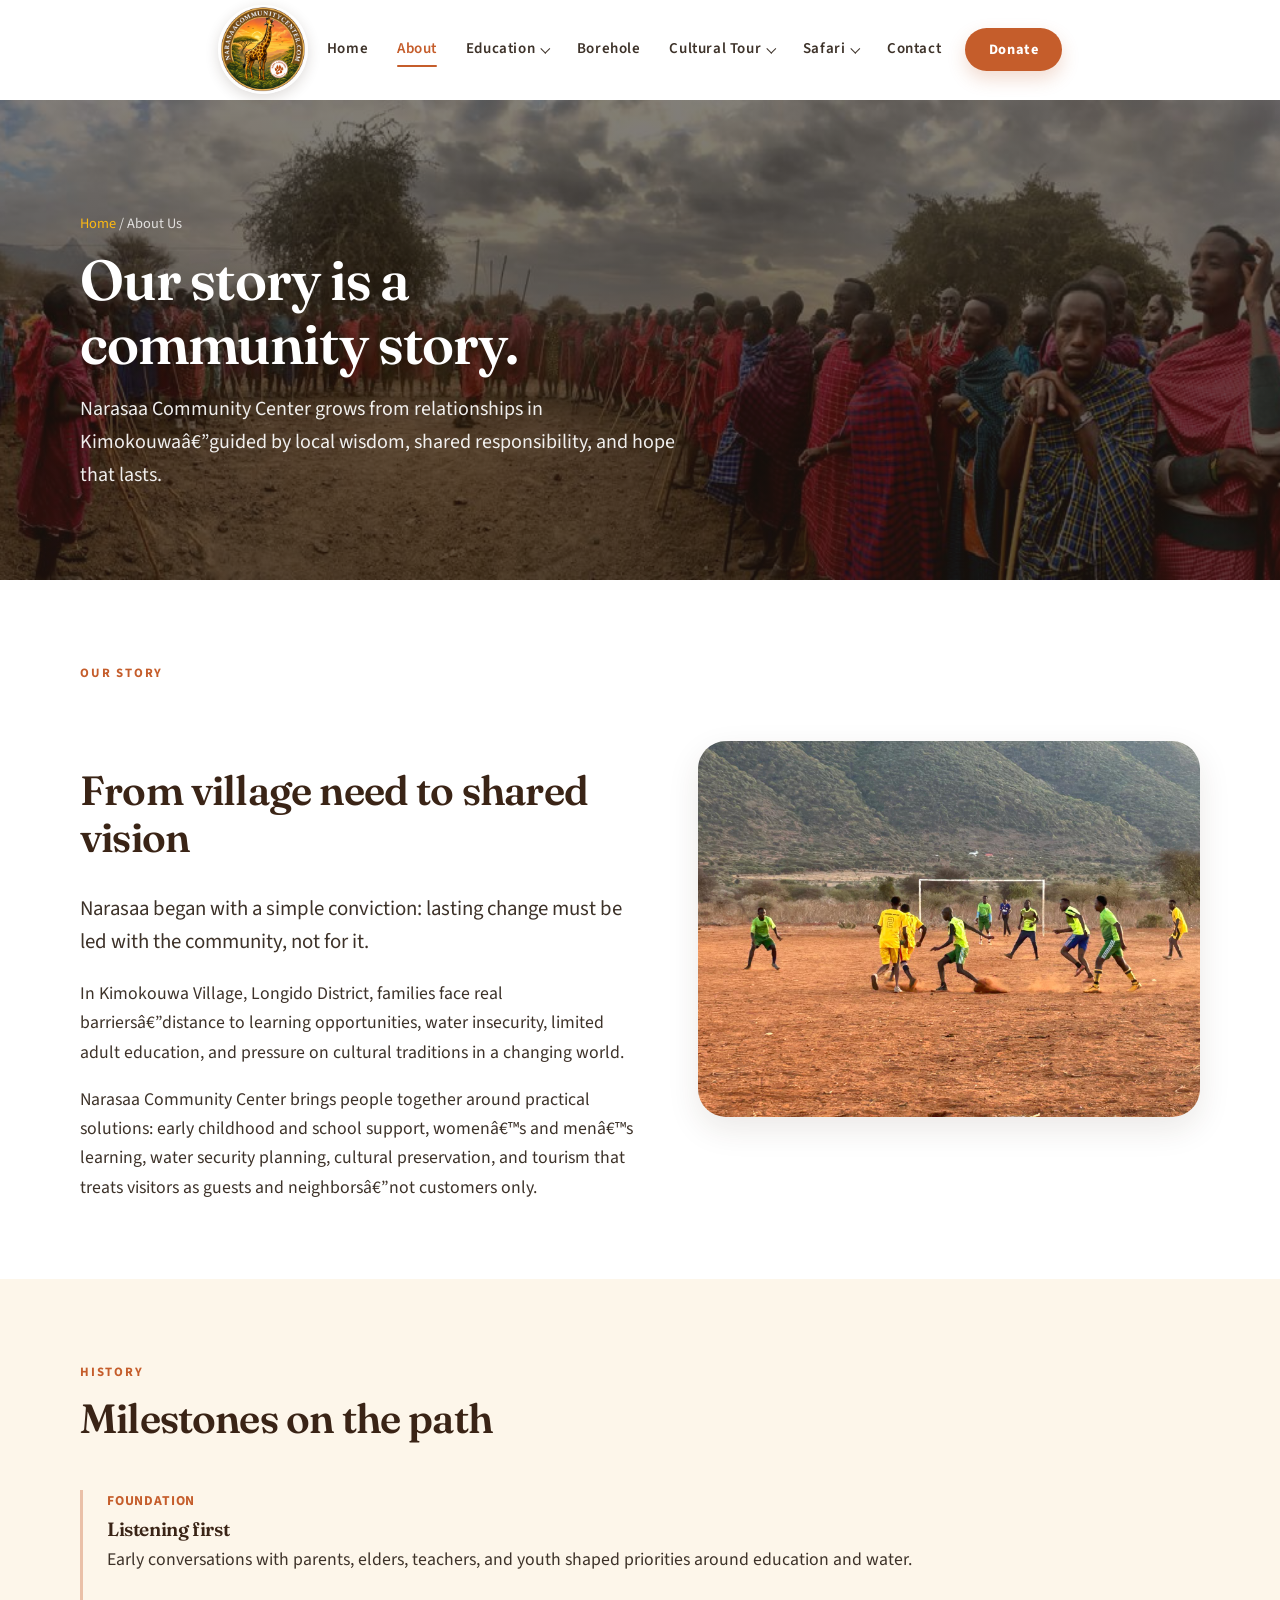
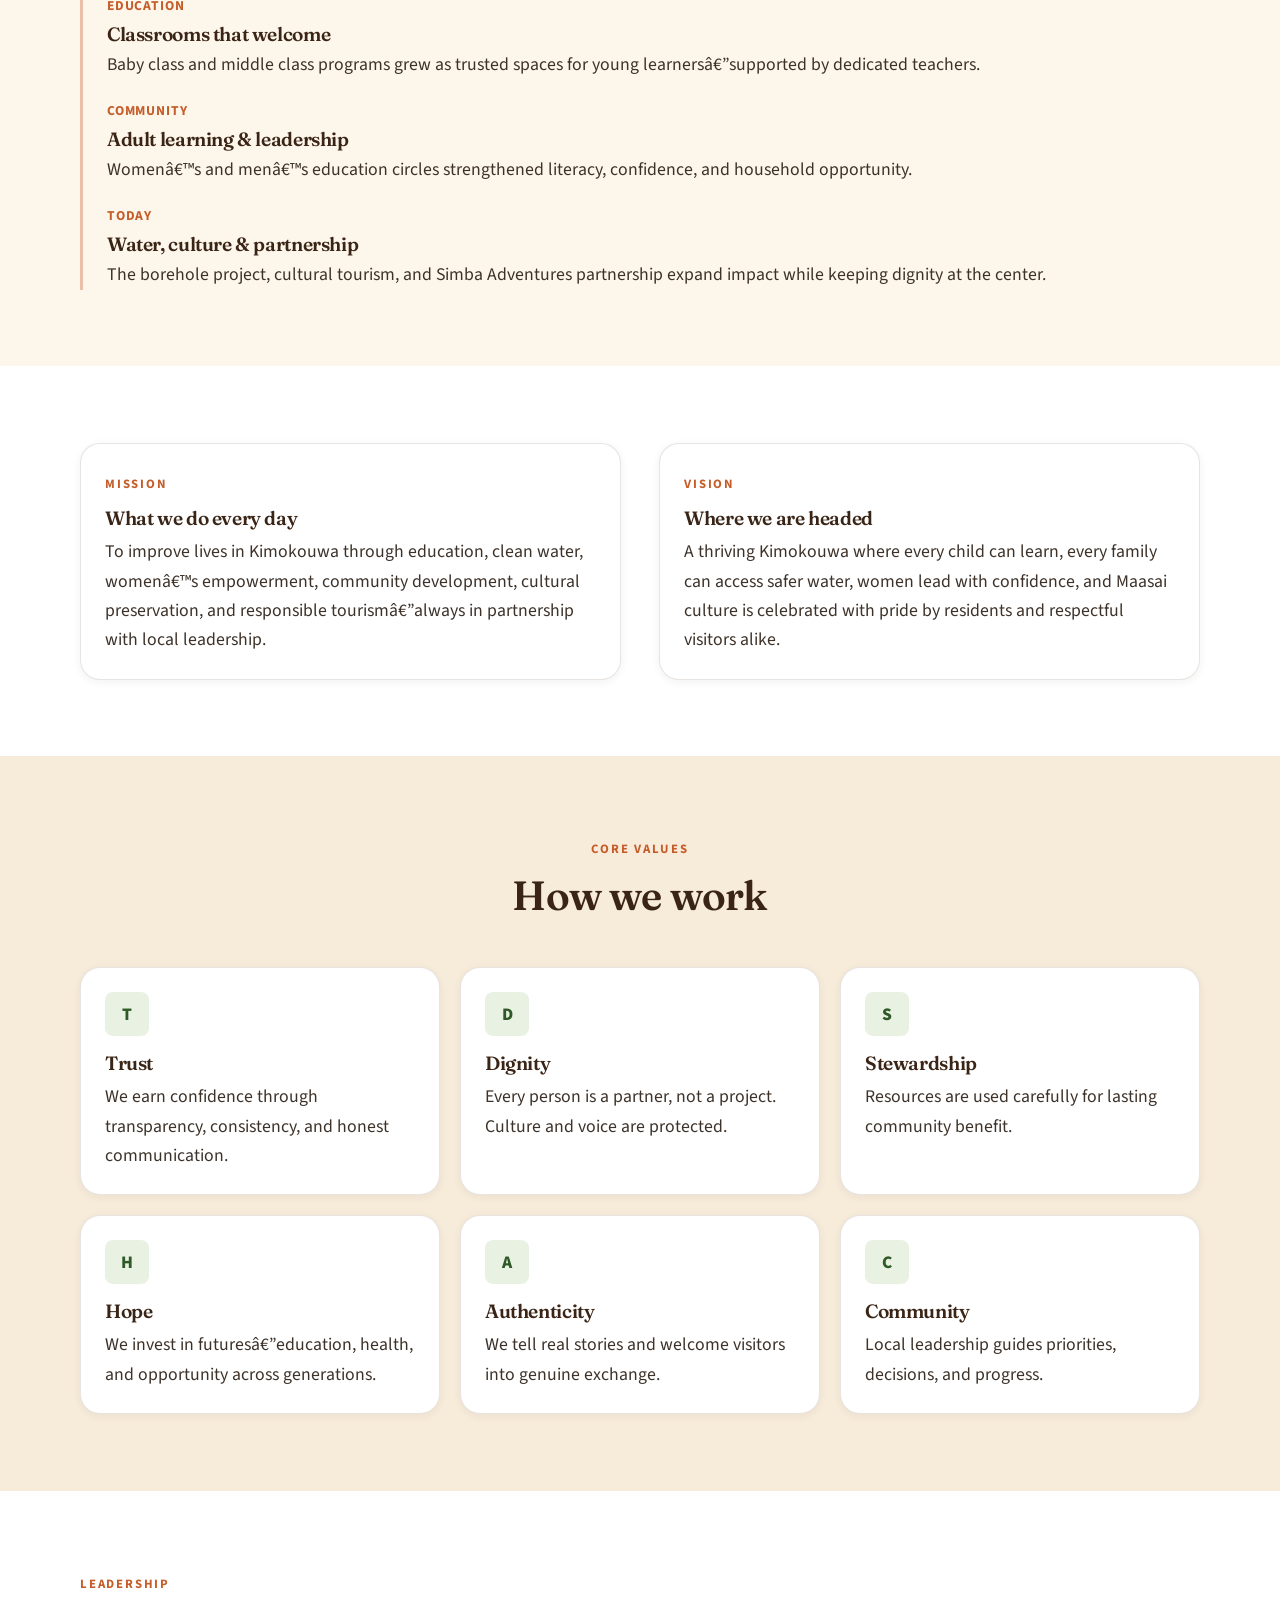
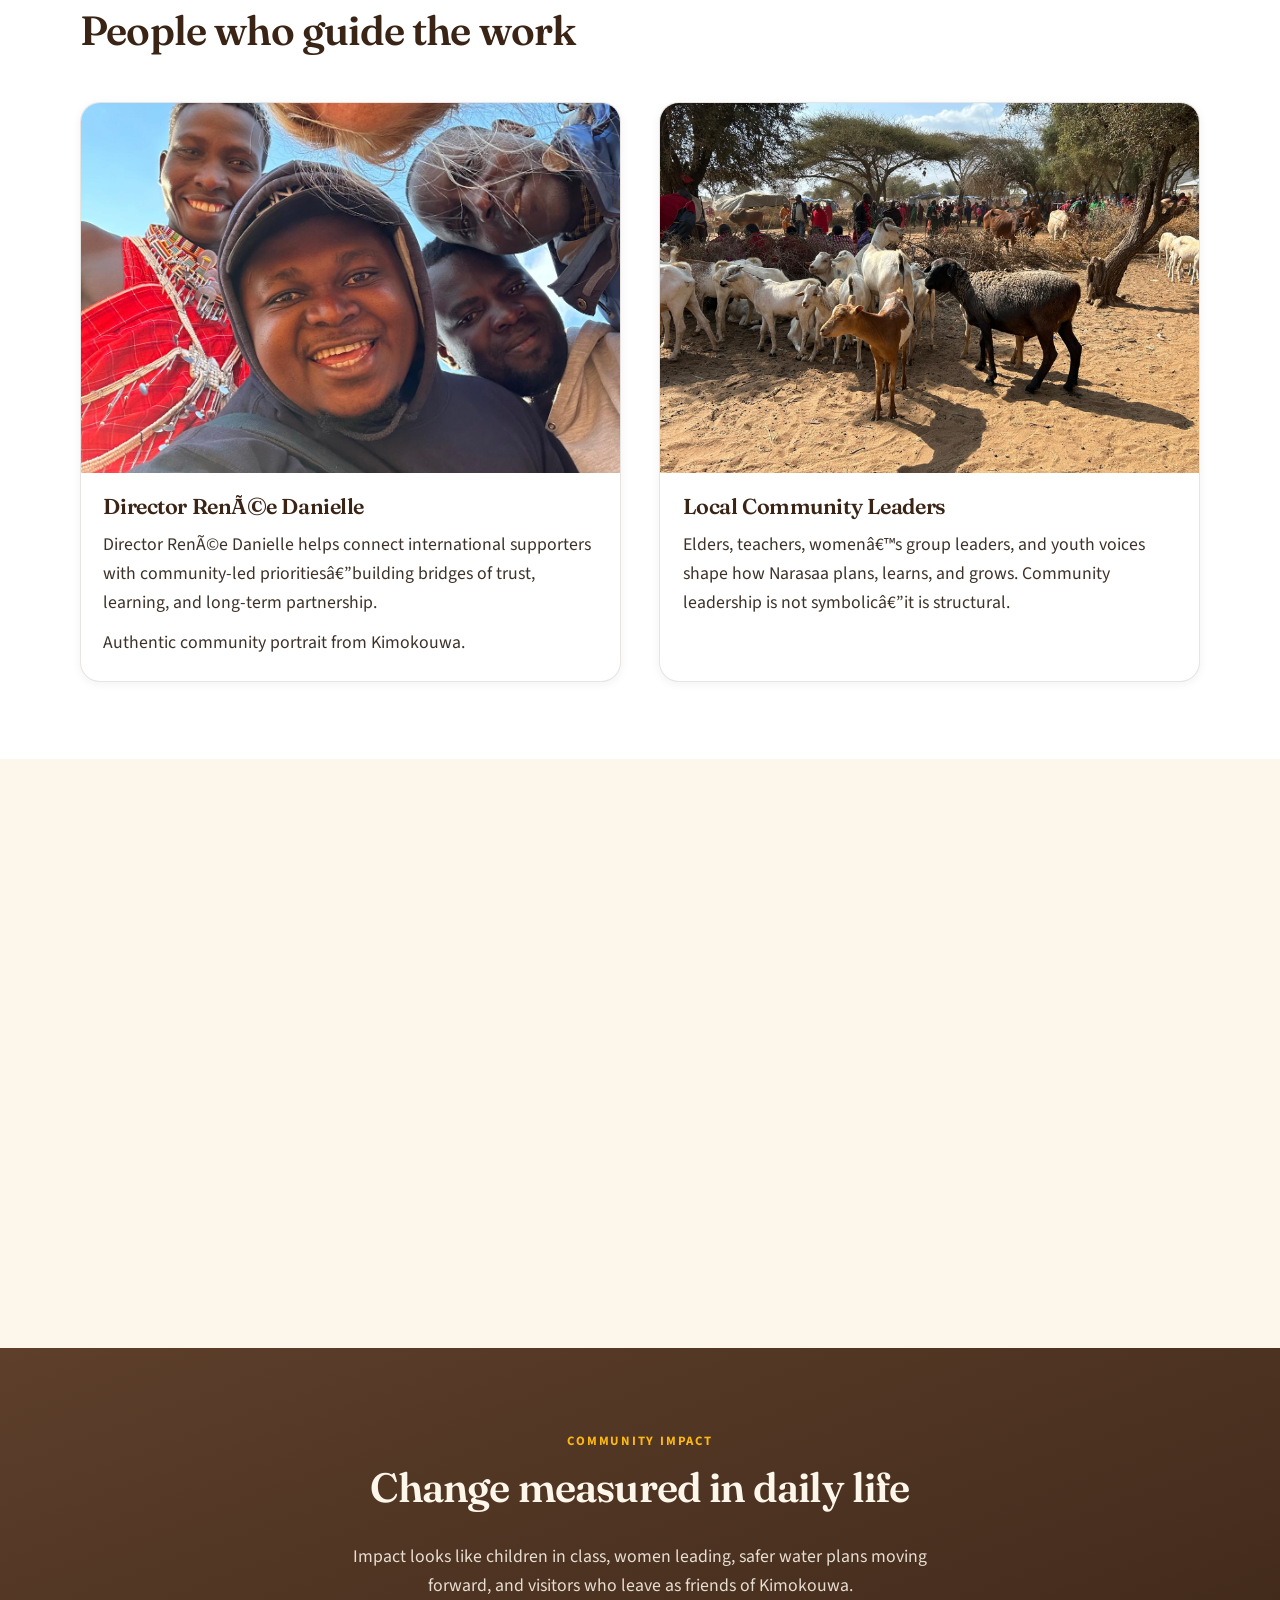
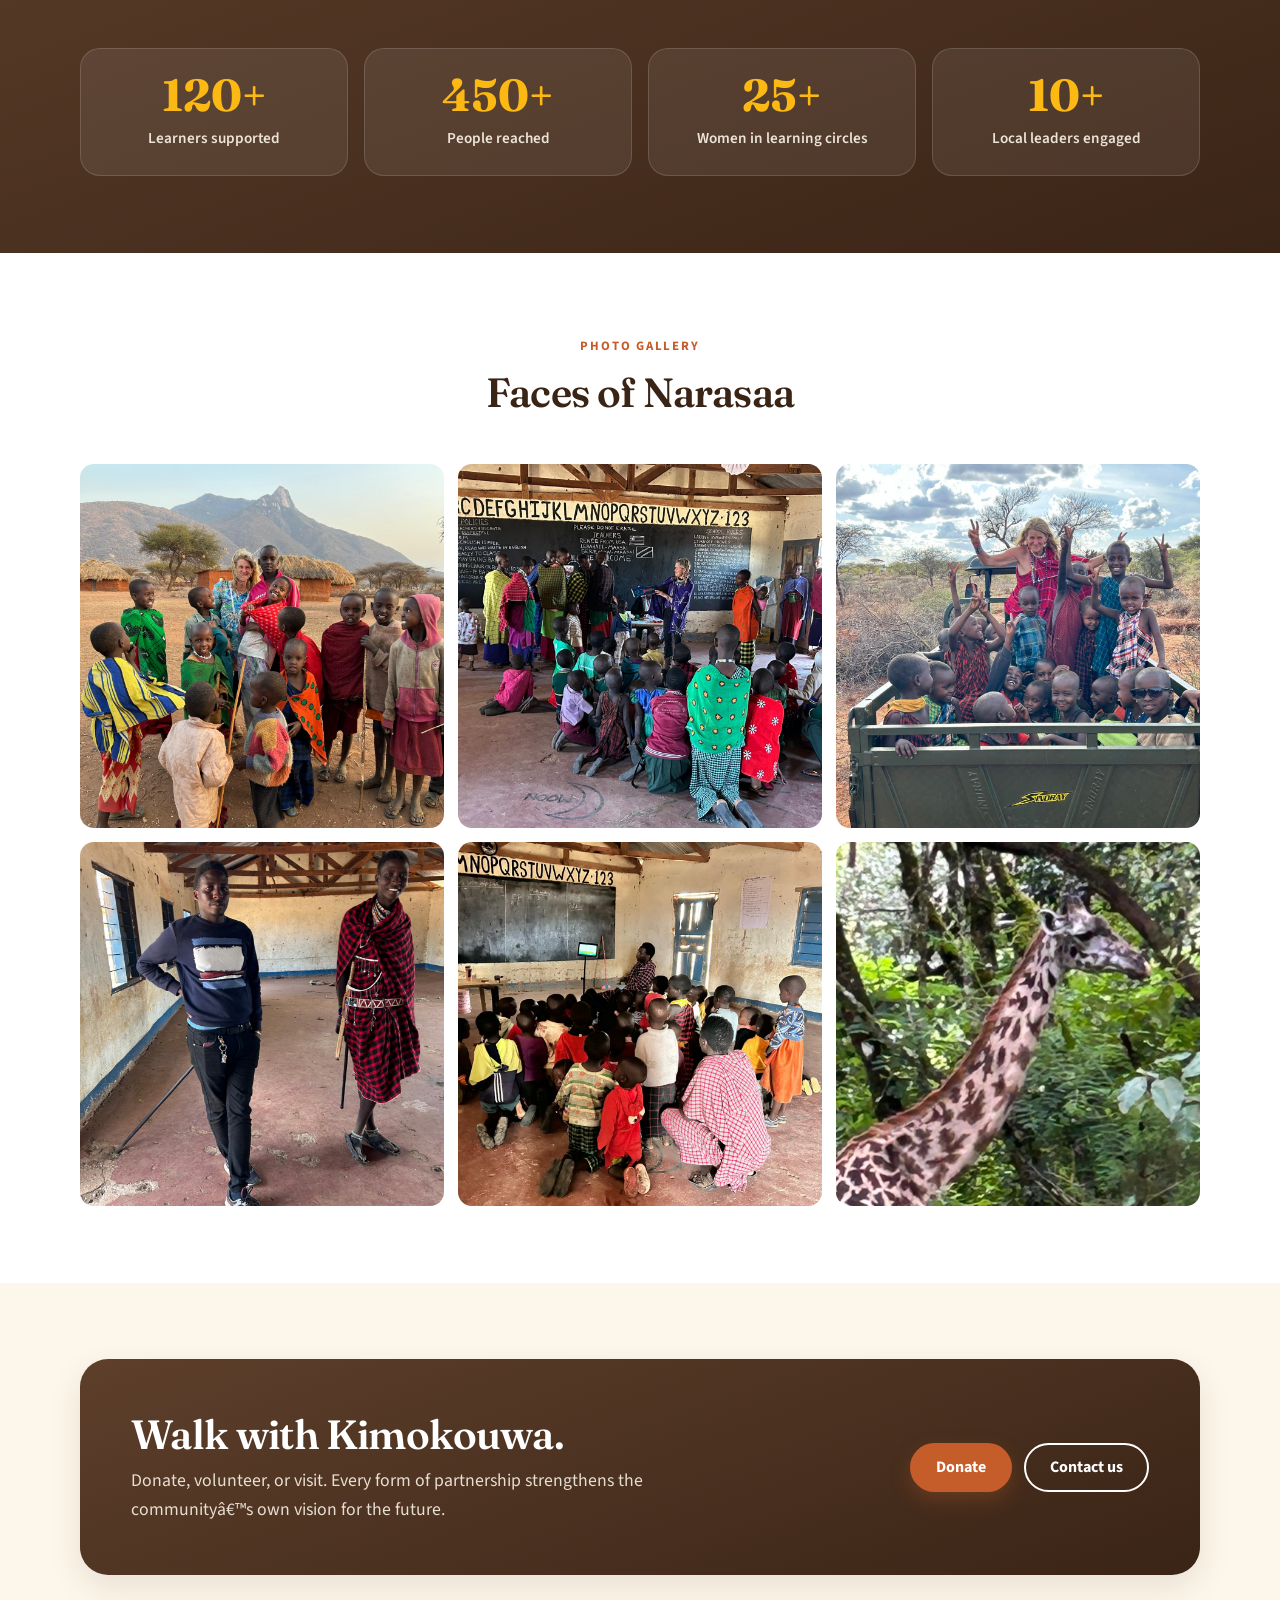
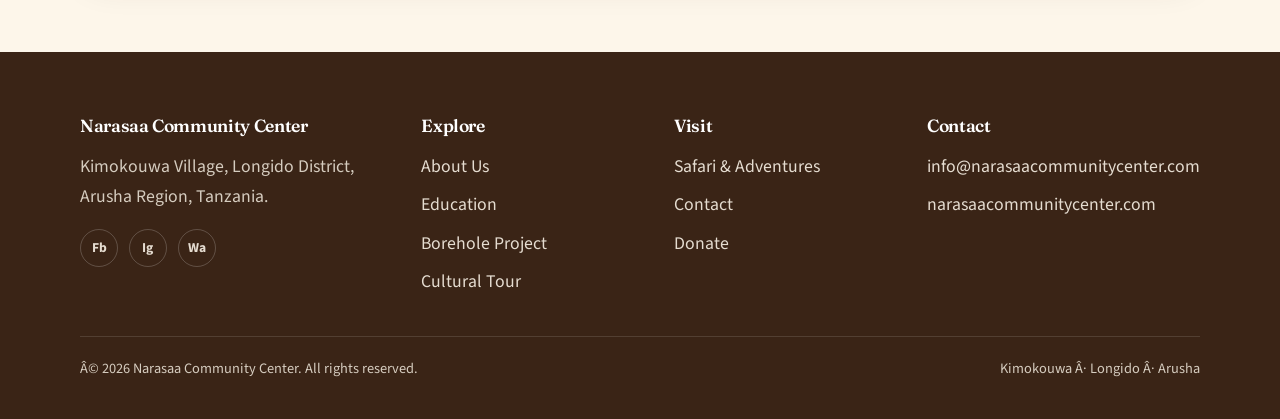
==== about.html @ b0f791e4 "Initial commit" ====
<!DOCTYPE html>
<html lang="en">
<head>
  <meta charset="UTF-8">
  <meta name="viewport" content="width=device-width, initial-scale=1">
  <title>About Us | Narasaa Community Center â€” Story, Mission &amp; Leadership</title>
  <meta name="description" content="Learn the story of Narasaa Community Center in Kimokouwa, Tanzaniaâ€”our mission, vision, values, leadership, and community impact.">
  <meta name="keywords" content="About Narasaa, Kimokouwa NGO, RenÃ©e Danielle, Maasai community leadership, Longido Tanzania">
  <link rel="canonical" href="https://narasaacommunitycenter.com/about.html">
  <meta property="og:title" content="About Narasaa Community Center">
  <meta property="og:description" content="Our story, mission, leadership, and future goals in Kimokouwa Village, Tanzania.">
  <meta property="og:type" content="website">
  <meta property="og:url" content="https://narasaacommunitycenter.com/about.html">
  <meta property="og:image" content="assets/logo-narasaa.png">
  <link rel="icon" type="image/png" href="assets/logo-narasaa.png">
  <link rel="preconnect" href="https://fonts.googleapis.com">
  <link rel="preconnect" href="https://fonts.gstatic.com" crossorigin>
  <link href="https://fonts.googleapis.com/css2?family=Fraunces:opsz,wght@9..144,500;600;700&family=Source+Sans+3:wght@400;600;700&display=swap" rel="stylesheet">
  <link rel="stylesheet" href="css/style.css">
  <link rel="stylesheet" href="css/responsive.css">
  <link rel="stylesheet" href="css/animations.css">
  <script type="application/ld+json">
  {
    "@context": "https://schema.org",
    "@type": "AboutPage",
    "name": "About Narasaa Community Center",
    "url": "https://narasaacommunitycenter.com/about.html",
    "mainEntity": {
      "@type": "NGO",
      "name": "Narasaa Community Center",
      "foundingLocation": "Kimokouwa Village, Tanzania"
    }
  }
  </script>
</head>
<body>
  <a class="skip-link" href="#main">Skip to main content</a>
    <header class="site-header">
    <nav class="nav" aria-label="Primary">
      <a class="nav__brand" href="index.html" aria-label="Narasaa Community Center home">
        <img class="nav__logo" src="assets/logo-narasaa.png" width="120" height="120" alt="Narasaa Community Center logo">
      </a>

      <button class="nav__toggle" type="button" aria-expanded="false" aria-controls="primary-menu" aria-label="Open menu">
        <span></span><span></span><span></span>
      </button>

      <div class="nav__backdrop" aria-hidden="true"></div>

      <div class="nav__panel" id="primary-menu">
        <ul class="nav__menu">
          <li class="nav__item">
            <a class="nav__link" href="index.html">Home</a>
          </li>
          <li class="nav__item">
            <a class="nav__link" href="about.html">About</a>
          </li>
          <li class="nav__item nav__item--has-mega">
            <a class="nav__link" href="education.html">Education <span class="nav__caret" aria-hidden="true"></span></a>
            <button class="nav__subtoggle" type="button" aria-expanded="false" aria-label="Toggle Education menu"></button>
            <div class="nav__mega" role="region" aria-label="Education menu">
              <div class="nav__mega-inner">
                <div class="nav__mega-col">
                  <h4>Programs</h4>
                  <ul class="nav__mega-list">
                    <li><a href="education.html#baby-class">Baby Class</a></li>
                    <li><a href="education.html#middle-class">Middle Class</a></li>
                    <li><a href="education.html#primary">Primary Students</a></li>
                    <li><a href="education.html#mens-education">Men's Education</a></li>
                  </ul>
                </div>
                <div class="nav__mega-col">
                  <h4>Community Learning</h4>
                  <ul class="nav__mega-list">
                    <li><a href="education.html#womens-education">Women's Education</a></li>
                    <li><a href="education.html#teachers">Teachers</a></li>
                    <li><a href="education.html#help">How You Can Help</a></li>
                    <li><a href="education.html">All Education</a></li>
                  </ul>
                  <a class="nav__mega-cta" href="contact.html#donate">Support education â†’</a>
                </div>
              </div>
            </div>
          </li>
          <li class="nav__item">
            <a class="nav__link" href="borehole.html">Borehole</a>
          </li>
          <li class="nav__item nav__item--has-mega">
            <a class="nav__link" href="cultural-tour.html">Cultural Tour <span class="nav__caret" aria-hidden="true"></span></a>
            <button class="nav__subtoggle" type="button" aria-expanded="false" aria-label="Toggle Cultural Tour menu"></button>
            <div class="nav__mega" role="region" aria-label="Cultural Tour menu">
              <div class="nav__mega-inner">
                <div class="nav__mega-col">
                  <h4>Experience</h4>
                  <ul class="nav__mega-list">
                    <li><a href="cultural-tour.html#experience">Village Experience</a></li>
                    <li><a href="cultural-tour.html#projects">Community Projects</a></li>
                    <li><a href="cultural-tour.html#visitor-info">Visitor Information</a></li>
                    <li><a href="cultural-tour.html#booking">Book Your Visit</a></li>
                  </ul>
                </div>
                <div class="nav__mega-col">
                  <h4>Travel With Purpose</h4>
                  <ul class="nav__mega-list">
                    <li><a href="cultural-tour.html">Karibu Sana Kimokouwa</a></li>
                    <li><a href="safari.html">Safari &amp; Adventures</a></li>
                    <li><a href="contact.html">Plan With Us</a></li>
                  </ul>
                  <a class="nav__mega-cta" href="cultural-tour.html#booking">Request booking â†’</a>
                </div>
              </div>
            </div>
          </li>
          <li class="nav__item nav__item--has-mega nav__item--mega-wide">
            <a class="nav__link" href="safari.html">Safari <span class="nav__caret" aria-hidden="true"></span></a>
            <button class="nav__subtoggle" type="button" aria-expanded="false" aria-label="Toggle Safari menu"></button>
            <div class="nav__mega" role="region" aria-label="Safari menu">
              <div class="nav__mega-inner">
                <div class="nav__mega-col">
                  <h4>Safari Styles</h4>
                  <ul class="nav__mega-list">
                    <li><a href="safari.html#categories">Luxury Safari</a></li>
                    <li><a href="safari.html#categories">Budget Safari</a></li>
                    <li><a href="safari.html#categories">Family Safari</a></li>
                    <li><a href="safari.html#partnership">Simba Adventures</a></li>
                  </ul>
                </div>
                <div class="nav__mega-col">
                  <h4>Destinations</h4>
                  <ul class="nav__mega-list">
                    <li><a href="safari.html#destinations">Serengeti National Park</a></li>
                    <li><a href="safari.html#destinations">Ngorongoro Crater</a></li>
                    <li><a href="safari.html#destinations">Tarangire &amp; Manyara</a></li>
                    <li><a href="safari.html#destinations">Kilimanjaro &amp; Zanzibar</a></li>
                  </ul>
                </div>
                <div class="nav__mega-col">
                  <h4>Plan Ahead</h4>
                  <ul class="nav__mega-list">
                    <li><a href="safari.html#book">Book Your Safari</a></li>
                    <li><a href="cultural-tour.html">Add Cultural Tour</a></li>
                    <li><a href="contact.html">Contact Narasaa</a></li>
                  </ul>
                  <a class="nav__mega-cta" href="safari.html#book">Book with Simba â†’</a>
                </div>
              </div>
            </div>
          </li>
          <li class="nav__item">
            <a class="nav__link" href="contact.html">Contact</a>
          </li>
          <li class="nav__item nav__item--cta">
            <a class="btn btn--primary nav__cta" href="contact.html#donate">Donate</a>
          </li>
        </ul>
      </div>
    </nav>
  </header>

  <main id="main">
    <section class="hero hero--compact">
      <div class="hero__media">
        <img src="images/photo-015.jpg" alt="Wide rural landscape near a Tanzanian village community" width="1800" height="1000" fetchpriority="high">
      </div>
      <div class="hero__overlay" aria-hidden="true"></div>
      <div class="hero__content">
        <p class="breadcrumb"><a href="index.html">Home</a> / About Us</p>
        <h1>Our story is a community story.</h1>
        <p class="hero__text">Narasaa Community Center grows from relationships in Kimokouwaâ€”guided by local wisdom, shared responsibility, and hope that lasts.</p>
      </div>
    </section>

    <section class="section section--white" id="story">
      <div class="container split">
        <div class="prose reveal">
          <p class="section__eyebrow">Our Story</p>
          <h2>From village need to shared vision</h2>
          <p class="lead">Narasaa began with a simple conviction: lasting change must be led with the community, not for it.</p>
          <p>In Kimokouwa Village, Longido District, families face real barriersâ€”distance to learning opportunities, water insecurity, limited adult education, and pressure on cultural traditions in a changing world.</p>
          <p>Narasaa Community Center brings people together around practical solutions: early childhood and school support, womenâ€™s and menâ€™s learning, water security planning, cultural preservation, and tourism that treats visitors as guests and neighborsâ€”not customers only.</p>
        </div>
        <div class="split__media reveal reveal-delay-2">
          <img src="images/photo-084.jpg" alt="Community members collaborating on a local initiative" width="1200" height="900" loading="lazy">
        </div>
      </div>
    </section>

    <section class="section section--cream" id="history">
      <div class="container">
        <div class="section__header reveal">
          <p class="section__eyebrow">History</p>
          <h2>Milestones on the path</h2>
        </div>
        <div class="timeline reveal">
          <div class="timeline__item">
            <strong>Foundation</strong>
            <h3>Listening first</h3>
            <p>Early conversations with parents, elders, teachers, and youth shaped priorities around education and water.</p>
          </div>
          <div class="timeline__item">
            <strong>Education</strong>
            <h3>Classrooms that welcome</h3>
            <p>Baby class and middle class programs grew as trusted spaces for young learnersâ€”supported by dedicated teachers.</p>
          </div>
          <div class="timeline__item">
            <strong>Community</strong>
            <h3>Adult learning &amp; leadership</h3>
            <p>Womenâ€™s and menâ€™s education circles strengthened literacy, confidence, and household opportunity.</p>
          </div>
          <div class="timeline__item">
            <strong>Today</strong>
            <h3>Water, culture &amp; partnership</h3>
            <p>The borehole project, cultural tourism, and Simba Adventures partnership expand impact while keeping dignity at the center.</p>
          </div>
        </div>
      </div>
    </section>

    <section class="section section--white" id="mission-vision">
      <div class="container grid-2">
        <article class="value reveal">
          <p class="section__eyebrow">Mission</p>
          <h3>What we do every day</h3>
          <p>To improve lives in Kimokouwa through education, clean water, womenâ€™s empowerment, community development, cultural preservation, and responsible tourismâ€”always in partnership with local leadership.</p>
        </article>
        <article class="value reveal reveal-delay-1">
          <p class="section__eyebrow">Vision</p>
          <h3>Where we are headed</h3>
          <p>A thriving Kimokouwa where every child can learn, every family can access safer water, women lead with confidence, and Maasai culture is celebrated with pride by residents and respectful visitors alike.</p>
        </article>
      </div>
    </section>

    <section class="section section--sand" id="values">
      <div class="container">
        <div class="section__header section__header--center reveal">
          <p class="section__eyebrow">Core Values</p>
          <h2>How we work</h2>
        </div>
        <div class="values">
          <article class="value reveal"><div class="value__icon" aria-hidden="true">T</div><h3>Trust</h3><p>We earn confidence through transparency, consistency, and honest communication.</p></article>
          <article class="value reveal reveal-delay-1"><div class="value__icon" aria-hidden="true">D</div><h3>Dignity</h3><p>Every person is a partner, not a project. Culture and voice are protected.</p></article>
          <article class="value reveal reveal-delay-2"><div class="value__icon" aria-hidden="true">S</div><h3>Stewardship</h3><p>Resources are used carefully for lasting community benefit.</p></article>
          <article class="value reveal"><div class="value__icon" aria-hidden="true">H</div><h3>Hope</h3><p>We invest in futuresâ€”education, health, and opportunity across generations.</p></article>
          <article class="value reveal reveal-delay-1"><div class="value__icon" aria-hidden="true">A</div><h3>Authenticity</h3><p>We tell real stories and welcome visitors into genuine exchange.</p></article>
          <article class="value reveal reveal-delay-2"><div class="value__icon" aria-hidden="true">C</div><h3>Community</h3><p>Local leadership guides priorities, decisions, and progress.</p></article>
        </div>
      </div>
    </section>

    <section class="section section--white" id="leadership">
      <div class="container">
        <div class="section__header reveal">
          <p class="section__eyebrow">Leadership</p>
          <h2>People who guide the work</h2>
        </div>
        <div class="grid-2">
          <article class="card reveal">
            <div class="card__media">
              <img src="images/photo-022.jpg" alt="Portrait placeholder for Director RenÃ©e Danielle â€” replace with authentic photo" width="1000" height="700" loading="lazy">
            </div>
            <div class="card__body">
              <h3>Director RenÃ©e Danielle</h3>
              <p>Director RenÃ©e Danielle helps connect international supporters with community-led prioritiesâ€”building bridges of trust, learning, and long-term partnership.</p>
              <p>Authentic community portrait from Kimokouwa.</p>
            </div>
          </article>
          <article class="card reveal reveal-delay-1">
            <div class="card__media">
              <img src="images/photo-012.jpg" alt="Local community leaders meeting outdoors" width="1000" height="700" loading="lazy">
            </div>
            <div class="card__body">
              <h3>Local Community Leaders</h3>
              <p>Elders, teachers, womenâ€™s group leaders, and youth voices shape how Narasaa plans, learns, and grows. Community leadership is not symbolicâ€”it is structural.</p>
            </div>
          </article>
        </div>
      </div>
    </section>

    <section class="section section--cream" id="goals">
      <div class="container split">
        <div class="reveal">
          <p class="section__eyebrow">Future Goals</p>
          <h2>What we are building next</h2>
          <ul class="icon-list">
            <li><span class="dot" aria-hidden="true"></span><span><strong>Expand education pathways</strong> for early learners and primary students.</span></li>
            <li><span class="dot" aria-hidden="true"></span><span><strong>Advance the borehole project</strong> so cleaner water supports health, school attendance, and livestock.</span></li>
            <li><span class="dot" aria-hidden="true"></span><span><strong>Grow womenâ€™s leadership</strong> through skills, literacy, and income opportunities.</span></li>
            <li><span class="dot" aria-hidden="true"></span><span><strong>Strengthen responsible tourism</strong> that returns fair value to Kimokouwa.</span></li>
          </ul>
          <div class="btn-group" style="margin-top:1.5rem">
            <a class="btn btn--primary" href="contact.html#donate">Support our goals</a>
            <a class="btn btn--outline-dark" href="borehole.html">Water project</a>
          </div>
        </div>
        <div class="split__media reveal reveal-delay-2">
          <img src="images/photo-088.jpg" alt="Hands collecting clean water representing future water security goals" width="1200" height="900" loading="lazy">
        </div>
      </div>
    </section>

    <section class="section section--brown" id="impact">
      <div class="container">
        <div class="section__header section__header--center reveal">
          <p class="section__eyebrow">Community Impact</p>
          <h2>Change measured in daily life</h2>
          <p>Impact looks like children in class, women leading, safer water plans moving forward, and visitors who leave as friends of Kimokouwa.</p>
        </div>
        <div class="stats reveal">
          <div class="stat"><div class="stat__number" data-counter="120" data-suffix="+">0</div><div class="stat__label">Learners supported</div></div>
          <div class="stat"><div class="stat__number" data-counter="450" data-suffix="+">0</div><div class="stat__label">People reached</div></div>
          <div class="stat"><div class="stat__number" data-counter="25" data-suffix="+">0</div><div class="stat__label">Women in learning circles</div></div>
          <div class="stat"><div class="stat__number" data-counter="10" data-suffix="+">0</div><div class="stat__label">Local leaders engaged</div></div>
        </div>
      </div>
    </section>

    <section class="section section--white" id="gallery">
      <div class="container">
        <div class="section__header section__header--center reveal">
          <p class="section__eyebrow">Photo Gallery</p>
          <h2>Faces of Narasaa</h2>
        </div>
        <div class="gallery-grid reveal">
          <button class="gallery-item" type="button" data-category="community"><img src="images/photo-008.jpg" alt="Children in community setting" width="800" height="800" loading="lazy"></button>
          <button class="gallery-item" type="button" data-category="community"><img src="images/photo-027.jpg" alt="Young learner during program activities" width="800" height="800" loading="lazy"></button>
          <button class="gallery-item" type="button" data-category="community"><img src="images/photo-060.jpg" alt="Friends and community members together outdoors" width="800" height="800" loading="lazy"></button>
          <button class="gallery-item" type="button" data-category="community"><img src="images/photo-010.jpg" alt="Cultural landscape of East Africa" width="800" height="800" loading="lazy"></button>
          <button class="gallery-item" type="button" data-category="community"><img src="images/photo-050.jpg" alt="Classroom learning environment" width="800" height="800" loading="lazy"></button>
          <button class="gallery-item" type="button" data-category="community"><img src="images/photo-001.jpg" alt="Wildlife near community tourism corridors" width="800" height="800" loading="lazy"></button>
        </div>
      </div>
    </section>

    <section class="section section--cream">
      <div class="container">
        <div class="cta-band reveal">
          <div>
            <h2>Walk with Kimokouwa.</h2>
            <p>Donate, volunteer, or visit. Every form of partnership strengthens the communityâ€™s own vision for the future.</p>
          </div>
          <div class="cta-band__actions">
            <a class="btn btn--primary" href="contact.html#donate">Donate</a>
            <a class="btn btn--outline" href="contact.html">Contact us</a>
          </div>
        </div>
      </div>
    </section>
  </main>

  <footer class="site-footer">
    <div class="container footer-grid">
      <div>
        <h3>Narasaa Community Center</h3>
        <p>Kimokouwa Village, Longido District, Arusha Region, Tanzania.</p>
        <div class="socials" aria-label="Social media">
          <a href="contact.html" aria-label="Facebook">Fb</a>
          <a href="contact.html" aria-label="Instagram">Ig</a>
          <a href="https://wa.me/255755242930" aria-label="WhatsApp" target="_blank" rel="noopener noreferrer">Wa</a>
        </div>
      </div>
      <div>
        <h3>Explore</h3>
        <ul class="footer-links">
          <li><a href="about.html">About Us</a></li>
          <li><a href="education.html">Education</a></li>
          <li><a href="borehole.html">Borehole Project</a></li>
          <li><a href="cultural-tour.html">Cultural Tour</a></li>
        </ul>
      </div>
      <div>
        <h3>Visit</h3>
        <ul class="footer-links">
          <li><a href="safari.html">Safari &amp; Adventures</a></li>
          <li><a href="contact.html">Contact</a></li>
          <li><a href="contact.html#donate">Donate</a></li>
        </ul>
      </div>
      <div>
        <h3>Contact</h3>
        <ul class="footer-links">
          <li><a href="mailto:narasaacommunitycenter@gmail.com">info@narasaacommunitycenter.com</a></li>
          <li><a href="https://narasaacommunitycenter.com">narasaacommunitycenter.com</a></li>
        </ul>
      </div>
    </div>
    <div class="container footer-bottom">
      <p>Â© <span data-year></span> Narasaa Community Center. All rights reserved.</p>
      <p>Kimokouwa Â· Longido Â· Arusha</p>
    </div>
  </footer>

  <div class="lightbox" aria-hidden="true" role="dialog" aria-label="Image preview">
    <button class="lightbox__close" type="button" aria-label="Close">&times;</button>
    <img src="" alt="">
  </div>
  <button class="back-to-top" type="button" aria-label="Back to top">â†‘</button>
  <script src="js/navigation.js" defer></script>
  <script src="js/counter.js" defer></script>
  <script src="js/gallery.js" defer></script>
  <script src="js/main.js" defer></script>
</body>
</html>
---- css/style.css ----
/* =========================================================
   Narasaa Community Center — Design System
   Palette inspired by logo (colors only; no logo typography)
   ========================================================= */

:root {
  /* Primary */
  --brown-900: #3a2416;
  --brown-800: #4a2c18;
  --brown-700: #5d3f2b;
  --brown-600: #6b4a32;
  --brown-500: #8e735b;

  /* Secondary — sunset */
  --gold-400: #fdb913;
  --orange-400: #f7941e;
  --orange-500: #e8850c;

  /* Accent — CTAs */
  --terracotta-600: #c55d2b;
  --terracotta-700: #b34728;
  --terracotta-800: #9a3a20;

  /* Nature */
  --green-800: #2d5a27;
  --green-700: #3a6f32;
  --green-500: #6fa03d;

  /* Neutrals */
  --cream-100: #fdf6ea;
  --cream-200: #f7ebda;
  --cream-300: #f4e4bc;
  --sand-200: #ebe0d0;
  --white: #ffffff;
  --ink-900: #1c1510;
  --ink-700: #3d3229;
  --ink-500: #6a5c50;
  --ink-300: #a89888;

  /* Semantic */
  --color-bg: var(--cream-100);
  --color-surface: var(--white);
  --color-text: var(--ink-900);
  --color-text-muted: var(--ink-500);
  --color-primary: var(--brown-700);
  --color-secondary: var(--orange-400);
  --color-accent: var(--terracotta-600);
  --color-accent-hover: var(--orange-400);
  --color-border: rgba(93, 63, 43, 0.14);
  --color-focus: var(--green-700);

  /* Typography */
  --font-display: "Fraunces", Georgia, "Times New Roman", serif;
  --font-body: "Source Sans 3", "Segoe UI", sans-serif;

  /* Spacing & layout */
  --space-1: 0.25rem;
  --space-2: 0.5rem;
  --space-3: 0.75rem;
  --space-4: 1rem;
  --space-5: 1.5rem;
  --space-6: 2rem;
  --space-7: 3rem;
  --space-8: 4rem;
  --space-9: 6rem;
  --container: min(1120px, calc(100% - 2.5rem));
  --container-wide: min(1280px, calc(100% - 2rem));
  --radius-sm: 0.5rem;
  --radius-md: 0.875rem;
  --radius-lg: 1.25rem;
  --radius-xl: 1.75rem;
  --radius-pill: 999px;
  --shadow-sm: 0 2px 10px rgba(58, 36, 22, 0.06);
  --shadow-md: 0 12px 32px rgba(58, 36, 22, 0.1);
  --shadow-lg: 0 24px 56px rgba(58, 36, 22, 0.14);
  --header-h: 100px;
  --nav-ease: 0.3s ease;
  --transition: 220ms ease;
  --gradient-sunset: linear-gradient(135deg, #f7941e 0%, #fdb913 45%, #fdebd0 100%);
  --gradient-earth: linear-gradient(160deg, #5d3f2b 0%, #3a2416 100%);
  --gradient-hero: linear-gradient(180deg, rgba(28, 21, 16, 0.55) 0%, rgba(28, 21, 16, 0.72) 100%);
}

*,
*::before,
*::after {
  box-sizing: border-box;
}

html {
  scroll-behavior: smooth;
  scroll-padding-top: calc(var(--header-h) + 1rem);
}

body {
  margin: 0;
  font-family: var(--font-body);
  font-size: clamp(1rem, 0.95rem + 0.2vw, 1.125rem);
  line-height: 1.65;
  color: var(--color-text);
  background: var(--color-bg);
  -webkit-font-smoothing: antialiased;
  text-rendering: optimizeLegibility;
}

img {
  max-width: 100%;
  height: auto;
  display: block;
}

a {
  color: var(--terracotta-700);
  text-decoration-thickness: 1px;
  text-underline-offset: 0.18em;
  transition: color var(--transition);
}

a:hover {
  color: var(--orange-500);
}

a:focus-visible,
button:focus-visible,
input:focus-visible,
textarea:focus-visible,
select:focus-visible,
summary:focus-visible {
  outline: 3px solid var(--color-focus);
  outline-offset: 3px;
}

h1, h2, h3, h4, h5, h6 {
  font-family: var(--font-display);
  font-weight: 600;
  line-height: 1.15;
  color: var(--brown-900);
  margin: 0 0 0.75em;
  letter-spacing: -0.02em;
}

h1 { font-size: clamp(2.25rem, 1.6rem + 2.4vw, 3.75rem); }
h2 { font-size: clamp(1.75rem, 1.35rem + 1.5vw, 2.75rem); }
h3 { font-size: clamp(1.35rem, 1.2rem + 0.7vw, 1.75rem); }
h4 { font-size: 1.25rem; }

p { margin: 0 0 1em; color: var(--ink-700); }
p:last-child { margin-bottom: 0; }

ul, ol { margin: 0 0 1em; padding-left: 1.25em; color: var(--ink-700); }

.sr-only {
  position: absolute;
  width: 1px;
  height: 1px;
  padding: 0;
  margin: -1px;
  overflow: hidden;
  clip: rect(0, 0, 0, 0);
  white-space: nowrap;
  border: 0;
}

.skip-link {
  position: absolute;
  left: 1rem;
  top: -100%;
  z-index: 10000;
  background: var(--brown-900);
  color: var(--white);
  padding: 0.75rem 1.25rem;
  border-radius: var(--radius-sm);
  text-decoration: none;
}

.skip-link:focus {
  top: 1rem;
}

.container {
  width: var(--container);
  margin-inline: auto;
}

.container--wide {
  width: var(--container-wide);
  margin-inline: auto;
}

.section {
  padding: clamp(3.5rem, 6vw, 6.5rem) 0;
}

.section--cream { background: var(--cream-100); }
.section--sand { background: var(--cream-200); }
.section--white { background: var(--white); }
.section--brown {
  background: var(--gradient-earth);
  color: var(--cream-100);
}

.section--brown h2,
.section--brown h3,
.section--brown p,
.section--brown li {
  color: var(--cream-100);
}

.section--brown p,
.section--brown li {
  color: rgba(253, 246, 234, 0.88);
}

.section__eyebrow {
  display: inline-block;
  font-family: var(--font-body);
  font-size: 0.8rem;
  font-weight: 700;
  letter-spacing: 0.14em;
  text-transform: uppercase;
  color: var(--terracotta-600);
  margin-bottom: 0.75rem;
}

.section--brown .section__eyebrow {
  color: var(--gold-400);
}

.section__header {
  max-width: 40rem;
  margin-bottom: clamp(2rem, 4vw, 3rem);
}

.section__header--center {
  text-align: center;
  margin-inline: auto;
}

.lead {
  font-size: clamp(1.1rem, 1rem + 0.4vw, 1.3rem);
  line-height: 1.6;
  color: var(--ink-700);
}

/* ========== Buttons ========== */
.btn {
  display: inline-flex;
  align-items: center;
  justify-content: center;
  gap: 0.5rem;
  min-height: 3rem;
  padding: 0.8rem 1.5rem;
  border-radius: var(--radius-pill);
  border: 2px solid transparent;
  font-family: var(--font-body);
  font-size: 1rem;
  font-weight: 700;
  line-height: 1.2;
  text-decoration: none;
  cursor: pointer;
  transition: background var(--transition), color var(--transition), border-color var(--transition), transform var(--transition), box-shadow var(--transition);
}

.btn:hover { transform: translateY(-1px); }
.btn:active { transform: translateY(0); }

.btn--primary {
  background: var(--terracotta-600);
  color: var(--white);
  box-shadow: 0 8px 20px rgba(197, 93, 43, 0.28);
}

.btn--primary:hover {
  background: var(--orange-400);
  color: var(--brown-900);
  box-shadow: 0 10px 24px rgba(247, 148, 30, 0.35);
}

.btn--secondary {
  background: var(--green-800);
  color: var(--white);
}

.btn--secondary:hover {
  background: var(--green-700);
  color: var(--white);
}

.btn--outline {
  background: transparent;
  border-color: var(--white);
  color: var(--white);
}

.btn--outline:hover {
  background: var(--white);
  color: var(--brown-900);
}

.btn--outline-dark {
  background: transparent;
  border-color: var(--brown-700);
  color: var(--brown-800);
}

.btn--outline-dark:hover {
  background: var(--brown-700);
  color: var(--white);
}

.btn--gold {
  background: var(--gold-400);
  color: var(--brown-900);
}

.btn--gold:hover {
  background: var(--orange-400);
  color: var(--brown-900);
}

.btn-group {
  display: flex;
  flex-wrap: wrap;
  gap: 0.75rem;
}

/* ========== Header / Nav (luxury safari style) ========== */
.site-header {
  position: sticky;
  top: 0;
  z-index: 1000;
  height: var(--header-h);
  background: var(--white);
  border-bottom: 1px solid transparent;
  transition: box-shadow var(--nav-ease), border-color var(--nav-ease), background var(--nav-ease);
}

.site-header.is-scrolled {
  box-shadow: 0 10px 30px rgba(28, 21, 16, 0.1);
  border-bottom-color: rgba(93, 63, 43, 0.06);
}

.nav {
  width: min(1320px, calc(100% - 2.5rem));
  margin-inline: auto;
  height: 100%;
  display: flex;
  align-items: center;
  justify-content: center;
  gap: 0.35rem;
  position: relative;
}

.nav__brand {
  display: inline-flex;
  align-items: center;
  gap: 0.8rem;
  text-decoration: none;
  color: var(--brown-900);
  flex-shrink: 0;
  position: relative;
  z-index: 1002;
}

.nav__logo {
  width: clamp(78px, 7vw, 100px);
  height: clamp(78px, 7vw, 100px);
  border-radius: 50%;
  object-fit: cover;
  box-shadow: 0 4px 14px rgba(58, 36, 22, 0.16);
  transition: transform var(--nav-ease);
}

.nav__brand:hover .nav__logo {
  transform: scale(1.03);
}

.nav__brand-text {
  display: flex;
  flex-direction: column;
  line-height: 1.15;
}

.nav__brand-name {
  font-family: var(--font-display);
  font-size: clamp(0.95rem, 0.85rem + 0.35vw, 1.12rem);
  font-weight: 700;
  letter-spacing: -0.01em;
}

.nav__brand-tag {
  font-size: 0.7rem;
  font-weight: 600;
  letter-spacing: 0.08em;
  text-transform: uppercase;
  color: var(--brown-500);
}

.nav__toggle {
  display: none;
  width: 2.85rem;
  height: 2.85rem;
  border: 1px solid rgba(93, 63, 43, 0.14);
  border-radius: 0.65rem;
  background: var(--white);
  cursor: pointer;
  padding: 0;
  align-items: center;
  justify-content: center;
  flex-direction: column;
  gap: 5px;
  position: relative;
  z-index: 1002;
  transition: border-color var(--nav-ease), background var(--nav-ease);
}

.nav__toggle:hover {
  border-color: var(--terracotta-600);
  background: var(--cream-100);
}

.nav__toggle span {
  display: block;
  width: 1.3rem;
  height: 2px;
  background: var(--brown-800);
  border-radius: 2px;
  transition: transform var(--nav-ease), opacity var(--nav-ease), width var(--nav-ease);
}

.nav__backdrop {
  display: none;
}

.nav__panel {
  display: flex;
  align-items: center;
  flex: 0 1 auto;
  justify-content: center;
  min-width: 0;
}

.nav__menu {
  display: flex;
  align-items: center;
  justify-content: center;
  flex-wrap: wrap;
  gap: 0.15rem 0.1rem;
  list-style: none;
  margin: 0;
  padding: 0;
  width: auto;
}

.nav__item {
  position: relative;
  display: flex;
  align-items: center;
}

.nav__link {
  position: relative;
  display: inline-flex;
  align-items: center;
  gap: 0.35rem;
  padding: 0.65rem 0.85rem;
  color: var(--ink-700);
  text-decoration: none;
  font-weight: 600;
  font-size: 0.94rem;
  letter-spacing: 0.04em;
  text-transform: none;
  border-radius: 0;
  background: transparent;
  transition: color var(--nav-ease);
  white-space: nowrap;
}

.nav__link::after {
  content: "";
  position: absolute;
  left: 0.85rem;
  right: 0.85rem;
  bottom: 0.35rem;
  height: 2px;
  background: var(--terracotta-600);
  border-radius: 2px;
  transform: scaleX(0);
  transform-origin: left center;
  transition: transform var(--nav-ease);
}

.nav__link:hover,
.nav__link:focus-visible,
.nav__link.is-active,
.nav__item.is-open > .nav__link {
  color: var(--terracotta-600);
  background: transparent;
}

.nav__link:hover::after,
.nav__link:focus-visible::after,
.nav__link.is-active::after,
.nav__item.is-open > .nav__link::after {
  transform: scaleX(1);
}

.nav__caret {
  width: 0.45rem;
  height: 0.45rem;
  border-right: 1.5px solid currentColor;
  border-bottom: 1.5px solid currentColor;
  transform: rotate(45deg) translateY(-1px);
  transition: transform var(--nav-ease);
  flex-shrink: 0;
}

.nav__item.is-open > .nav__link .nav__caret,
.nav__item:hover > .nav__link .nav__caret {
  transform: rotate(225deg) translateY(-1px);
}

.nav__subtoggle {
  display: none;
}

/* Mega dropdown */
.nav__mega {
  position: absolute;
  top: 100%;
  left: 50%;
  transform: translateX(-50%) translateY(8px);
  width: max-content;
  max-width: calc(100vw - 2rem);
  padding-top: 0.9rem;
  opacity: 0;
  visibility: hidden;
  pointer-events: none;
  transition: opacity var(--nav-ease), transform var(--nav-ease), visibility var(--nav-ease);
  z-index: 1001;
}

.nav__item--mega-wide .nav__mega {
  width: max-content;
  max-width: calc(100vw - 2rem);
  left: auto;
  right: 0;
  transform: translateY(10px);
}

.nav__item--mega-wide.is-open > .nav__mega,
.nav__item--mega-wide:hover > .nav__mega {
  transform: translateY(0);
}

.nav__mega-inner {
  background: var(--white);
  border-radius: 1rem;
  box-shadow: 0 22px 50px rgba(28, 21, 16, 0.14);
  border: 1px solid rgba(93, 63, 43, 0.08);
  padding: 1rem 1.15rem;
  display: grid;
  grid-template-columns: repeat(2, max-content);
  gap: 0.35rem 1.25rem;
  width: max-content;
}

.nav__item--mega-wide .nav__mega-inner {
  grid-template-columns: repeat(3, max-content);
  gap: 0.35rem 1.5rem;
}

.nav__mega-col {
  min-width: 0;
}

.nav__item.is-open > .nav__mega,
.nav__item:hover > .nav__mega {
  opacity: 1;
  visibility: visible;
  pointer-events: auto;
  transform: translateX(-50%) translateY(0);
}

.nav__mega-col h4 {
  margin: 0 0 0.45rem;
  font-family: var(--font-body);
  font-size: 0.72rem;
  font-weight: 700;
  letter-spacing: 0.12em;
  text-transform: uppercase;
  color: var(--terracotta-600);
}

.nav__mega-list {
  list-style: none;
  margin: 0;
  padding: 0;
  display: grid;
  gap: 0;
}

.nav__mega-list a {
  display: block;
  padding: 0.4rem 0.5rem;
  border-radius: 0.45rem;
  color: var(--ink-700);
  text-decoration: none;
  font-weight: 500;
  font-size: 0.9rem;
  letter-spacing: 0.01em;
  white-space: nowrap;
  transition: background var(--nav-ease), color var(--nav-ease), transform var(--nav-ease);
}

.nav__mega-list a:hover,
.nav__mega-list a:focus-visible {
  background: rgba(197, 93, 43, 0.08);
  color: var(--terracotta-700);
  transform: translateX(3px);
}

.nav__mega-cta {
  margin-top: 0.85rem;
  display: inline-flex;
  align-items: center;
  gap: 0.35rem;
  font-weight: 700;
  font-size: 0.88rem;
  color: var(--terracotta-600);
  text-decoration: none;
  transition: color var(--nav-ease), gap var(--nav-ease);
}

.nav__mega-cta:hover {
  color: var(--orange-500);
  gap: 0.5rem;
}

.nav__item--cta {
  margin-left: 0.55rem;
  padding-left: 0;
}

.nav__cta {
  min-height: 2.7rem;
  padding: 0.65rem 1.35rem;
  font-size: 0.9rem;
  letter-spacing: 0.04em;
  border-radius: var(--radius-pill);
  box-shadow: 0 8px 18px rgba(197, 93, 43, 0.22);
  transition: background var(--nav-ease), color var(--nav-ease), transform var(--nav-ease), box-shadow var(--nav-ease);
}

.nav__cta:hover {
  transform: translateY(-2px);
  box-shadow: 0 12px 24px rgba(247, 148, 30, 0.28);
}

.nav__cta::after {
  display: none;
}

.nav__cta.btn--primary {
  animation: none;
}

/* ========== Hero ========== */
.hero {
  position: relative;
  min-height: min(88vh, 720px);
  display: grid;
  align-items: end;
  color: var(--white);
  overflow: hidden;
}

.hero--compact {
  min-height: min(56vh, 480px);
}

.hero__media {
  position: absolute;
  inset: 0;
  z-index: 0;
}

.hero__media img {
  width: 100%;
  height: 100%;
  object-fit: cover;
}

.hero__overlay {
  position: absolute;
  inset: 0;
  background: var(--gradient-hero);
  z-index: 1;
}

.hero__content {
  position: relative;
  z-index: 2;
  width: var(--container);
  margin: 0 auto;
  padding: clamp(3rem, 8vw, 5.5rem) 0;
}

.hero__eyebrow {
  display: inline-block;
  font-size: 0.82rem;
  font-weight: 700;
  letter-spacing: 0.16em;
  text-transform: uppercase;
  color: var(--gold-400);
  margin-bottom: 1rem;
}

.hero h1 {
  color: var(--white);
  max-width: 16ch;
  margin-bottom: 1rem;
  text-shadow: 0 2px 24px rgba(0, 0, 0, 0.25);
}

.hero__text {
  max-width: 38rem;
  font-size: clamp(1.05rem, 1rem + 0.35vw, 1.25rem);
  color: rgba(255, 255, 255, 0.92);
  margin-bottom: 1.75rem;
}

/* ========== Cards / grids ========== */
.grid-2 {
  display: grid;
  grid-template-columns: repeat(2, 1fr);
  gap: clamp(1.25rem, 3vw, 2.5rem);
}

.grid-3 {
  display: grid;
  grid-template-columns: repeat(3, 1fr);
  gap: clamp(1.25rem, 3vw, 2rem);
}

.grid-4 {
  display: grid;
  grid-template-columns: repeat(4, 1fr);
  gap: 1.25rem;
}

.card {
  background: var(--color-surface);
  border-radius: var(--radius-lg);
  overflow: hidden;
  box-shadow: var(--shadow-sm);
  border: 1px solid var(--color-border);
  transition: transform var(--transition), box-shadow var(--transition);
  height: 100%;
  display: flex;
  flex-direction: column;
}

.card:hover {
  transform: translateY(-4px);
  box-shadow: var(--shadow-md);
}

.card__media {
  aspect-ratio: 16 / 11;
  overflow: hidden;
  background: var(--sand-200);
}

.card__media img {
  width: 100%;
  height: 100%;
  object-fit: cover;
  transition: transform 400ms ease;
}

.card:hover .card__media img {
  transform: scale(1.04);
}

.card__body {
  padding: 1.35rem 1.4rem 1.5rem;
  display: flex;
  flex-direction: column;
  gap: 0.65rem;
  flex: 1;
}

.card__body h3 {
  margin: 0;
  font-size: 1.35rem;
}

.card__body p {
  margin: 0;
  flex: 1;
}

.card__link {
  font-weight: 700;
  color: var(--terracotta-700);
  text-decoration: none;
  margin-top: 0.35rem;
}

.card__link:hover {
  color: var(--orange-500);
}

.split {
  display: grid;
  grid-template-columns: 1.05fr 0.95fr;
  gap: clamp(2rem, 5vw, 4rem);
  align-items: center;
}

.split--reverse > :first-child { order: 2; }
.split--reverse > :last-child { order: 1; }

.split__media {
  border-radius: var(--radius-xl);
  overflow: hidden;
  box-shadow: var(--shadow-md);
  aspect-ratio: 4 / 3;
}

.split__media img {
  width: 100%;
  height: 100%;
  object-fit: cover;
}

/* ========== Stats ========== */
.stats {
  display: grid;
  grid-template-columns: repeat(4, 1fr);
  gap: 1rem;
}

.stat {
  background: rgba(255, 255, 255, 0.08);
  border: 1px solid rgba(255, 255, 255, 0.14);
  border-radius: var(--radius-lg);
  padding: 1.5rem 1.25rem;
  text-align: center;
}

.stat__number {
  font-family: var(--font-display);
  font-size: clamp(2rem, 1.6rem + 1.5vw, 3rem);
  font-weight: 700;
  color: var(--gold-400);
  line-height: 1;
  margin-bottom: 0.5rem;
}

.stat__label {
  color: rgba(253, 246, 234, 0.9);
  font-size: 0.95rem;
  font-weight: 600;
}

.stats--light .stat {
  background: var(--white);
  border-color: var(--color-border);
  box-shadow: var(--shadow-sm);
}

.stats--light .stat__number { color: var(--terracotta-600); }
.stats--light .stat__label { color: var(--ink-700); }

/* ========== Story / quote ========== */
.story-card {
  background: var(--white);
  border-radius: var(--radius-xl);
  overflow: hidden;
  display: grid;
  grid-template-columns: 0.9fr 1.1fr;
  box-shadow: var(--shadow-md);
  border: 1px solid var(--color-border);
}

.story-card__media {
  min-height: 280px;
}

.story-card__media img {
  width: 100%;
  height: 100%;
  object-fit: cover;
}

.story-card__body {
  padding: clamp(1.5rem, 3vw, 2.5rem);
  display: flex;
  flex-direction: column;
  justify-content: center;
}

.quote {
  font-family: var(--font-display);
  font-size: clamp(1.2rem, 1.05rem + 0.6vw, 1.55rem);
  line-height: 1.45;
  color: var(--brown-800);
  margin: 0 0 1rem;
}

.quote-attr {
  font-weight: 700;
  color: var(--ink-500);
  font-size: 0.95rem;
}

/* ========== Gallery ========== */
.gallery-filters {
  display: flex;
  flex-wrap: wrap;
  gap: 0.5rem;
  margin-bottom: 1.5rem;
}

.filter-btn {
  border: 1px solid var(--color-border);
  background: var(--white);
  color: var(--ink-700);
  border-radius: var(--radius-pill);
  padding: 0.5rem 1rem;
  font-weight: 650;
  font-family: var(--font-body);
  cursor: pointer;
  transition: background var(--transition), color var(--transition), border-color var(--transition);
}

.filter-btn.is-active,
.filter-btn:hover {
  background: var(--brown-700);
  border-color: var(--brown-700);
  color: var(--white);
}

.gallery-grid {
  display: grid;
  grid-template-columns: repeat(3, 1fr);
  gap: 0.85rem;
}

.gallery-item {
  position: relative;
  border: 0;
  padding: 0;
  border-radius: var(--radius-md);
  overflow: hidden;
  cursor: pointer;
  aspect-ratio: 1;
  background: var(--sand-200);
}

.gallery-item img {
  width: 100%;
  height: 100%;
  object-fit: cover;
  transition: transform 350ms ease;
}

.gallery-item:hover img {
  transform: scale(1.05);
}

.gallery-item.is-hidden {
  display: none;
}

/* ========== Lightbox ========== */
.lightbox {
  position: fixed;
  inset: 0;
  z-index: 2000;
  background: rgba(28, 21, 16, 0.92);
  display: none;
  align-items: center;
  justify-content: center;
  padding: 2rem;
}

.lightbox.is-open { display: flex; }

.lightbox img {
  max-width: min(960px, 100%);
  max-height: 85vh;
  border-radius: var(--radius-md);
  box-shadow: var(--shadow-lg);
}

.lightbox__close {
  position: absolute;
  top: 1.25rem;
  right: 1.25rem;
  width: 2.75rem;
  height: 2.75rem;
  border: 0;
  border-radius: 50%;
  background: var(--white);
  color: var(--brown-900);
  font-size: 1.5rem;
  cursor: pointer;
  line-height: 1;
}

/* ========== Partners ========== */
.partners {
  display: flex;
  flex-wrap: wrap;
  align-items: center;
  justify-content: center;
  gap: 2rem;
}

.partner {
  display: flex;
  align-items: center;
  gap: 1rem;
  background: var(--white);
  border: 1px solid var(--color-border);
  border-radius: var(--radius-lg);
  padding: 1.25rem 1.5rem;
  box-shadow: var(--shadow-sm);
  max-width: 420px;
}

.partner__logo {
  width: 72px;
  height: 72px;
  border-radius: 50%;
  object-fit: cover;
  flex-shrink: 0;
}

.partner__badge {
  width: 72px;
  height: 72px;
  border-radius: 50%;
  background: radial-gradient(circle at 40% 35%, #fff 0%, #f7ebda 45%, #f4e4bc 100%);
  border: 3px solid var(--brown-700);
  display: grid;
  place-items: center;
  flex-shrink: 0;
  position: relative;
}

.partner__badge::before {
  content: "";
  width: 38px;
  height: 38px;
  background: var(--terracotta-600);
  border-radius: 50% 50% 45% 45%;
  clip-path: polygon(50% 8%, 68% 28%, 92% 32%, 74% 50%, 80% 76%, 50% 64%, 20% 76%, 26% 50%, 8% 32%, 32% 28%);
}

.partner__badge--letter {
  background: var(--gradient-earth);
  border-color: var(--gold-400);
  color: var(--gold-400);
  font-family: var(--font-display);
  font-weight: 700;
  font-size: 1.35rem;
}

.partner__badge--letter::before {
  display: none;
}

.partner h3 {
  margin: 0 0 0.25rem;
  font-size: 1.15rem;
}

.partner p {
  margin: 0;
  font-size: 0.95rem;
}

/* ========== CTA band ========== */
.cta-band {
  border-radius: var(--radius-xl);
  padding: clamp(2rem, 4vw, 3.25rem);
  background: var(--gradient-earth);
  color: var(--cream-100);
  display: grid;
  grid-template-columns: 1.4fr 1fr;
  gap: 1.5rem;
  align-items: center;
  box-shadow: var(--shadow-md);
}

.cta-band h2 {
  color: var(--white);
  margin-bottom: 0.5rem;
}

.cta-band p {
  color: rgba(253, 246, 234, 0.88);
  margin: 0;
}

.cta-band__actions {
  display: flex;
  flex-wrap: wrap;
  gap: 0.75rem;
  justify-content: flex-end;
}

/* ========== Values / list ========== */
.values {
  display: grid;
  grid-template-columns: repeat(3, 1fr);
  gap: 1.25rem;
}

.value {
  background: var(--white);
  border: 1px solid var(--color-border);
  border-radius: var(--radius-lg);
  padding: 1.5rem;
  box-shadow: var(--shadow-sm);
}

.value__icon {
  width: 2.75rem;
  height: 2.75rem;
  border-radius: var(--radius-sm);
  background: rgba(111, 160, 61, 0.15);
  color: var(--green-800);
  display: grid;
  place-items: center;
  margin-bottom: 1rem;
  font-weight: 800;
  font-size: 1.1rem;
}

.value h3 {
  margin-bottom: 0.5rem;
  font-size: 1.2rem;
}

/* ========== FAQ ========== */
.faq {
  display: grid;
  gap: 0.75rem;
  max-width: 48rem;
}

.faq details {
  background: var(--white);
  border: 1px solid var(--color-border);
  border-radius: var(--radius-md);
  padding: 0.25rem 1.15rem;
  box-shadow: var(--shadow-sm);
}

.faq summary {
  cursor: pointer;
  font-weight: 700;
  color: var(--brown-800);
  padding: 1rem 0;
  list-style: none;
  display: flex;
  justify-content: space-between;
  align-items: center;
  gap: 1rem;
}

.faq summary::-webkit-details-marker { display: none; }

.faq summary::after {
  content: "+";
  font-size: 1.4rem;
  color: var(--terracotta-600);
  font-weight: 400;
}

.faq details[open] summary::after { content: "−"; }

.faq details p {
  padding-bottom: 1rem;
  margin: 0;
}

/* ========== Forms ========== */
.form {
  display: grid;
  gap: 1rem;
  background: var(--white);
  border: 1px solid var(--color-border);
  border-radius: var(--radius-xl);
  padding: clamp(1.5rem, 3vw, 2.25rem);
  box-shadow: var(--shadow-md);
}

.form-row {
  display: grid;
  grid-template-columns: 1fr 1fr;
  gap: 1rem;
}

.form-field {
  display: grid;
  gap: 0.4rem;
}

.form-field label {
  font-weight: 700;
  color: var(--brown-800);
  font-size: 0.95rem;
}

.form-field input,
.form-field select,
.form-field textarea {
  width: 100%;
  border: 1px solid var(--color-border);
  border-radius: var(--radius-sm);
  padding: 0.8rem 0.95rem;
  font: inherit;
  color: var(--ink-900);
  background: var(--cream-100);
  transition: border-color var(--transition), box-shadow var(--transition);
}

.form-field input:focus,
.form-field select:focus,
.form-field textarea:focus {
  border-color: var(--green-700);
  box-shadow: 0 0 0 3px rgba(45, 90, 39, 0.15);
  outline: none;
  background: var(--white);
}

.form-field textarea { min-height: 140px; resize: vertical; }

.form-field .error {
  color: #9a3a20;
  font-size: 0.85rem;
  font-weight: 600;
  min-height: 1.1em;
}

.form-success {
  display: none;
  background: rgba(45, 90, 39, 0.1);
  border: 1px solid rgba(45, 90, 39, 0.25);
  color: var(--green-800);
  border-radius: var(--radius-md);
  padding: 1rem 1.15rem;
  font-weight: 600;
}

.form-success.is-visible { display: block; }

/* ========== Contact info ========== */
.contact-list {
  list-style: none;
  margin: 0;
  padding: 0;
  display: grid;
  gap: 1rem;
}

.contact-list li {
  background: var(--white);
  border: 1px solid var(--color-border);
  border-radius: var(--radius-md);
  padding: 1.1rem 1.25rem;
}

.contact-list strong {
  display: block;
  color: var(--brown-800);
  margin-bottom: 0.2rem;
}

.contact-list a {
  text-decoration: none;
  font-weight: 650;
}

.map-placeholder {
  border-radius: var(--radius-xl);
  overflow: hidden;
  min-height: 320px;
  background:
    linear-gradient(135deg, rgba(93, 63, 43, 0.08), rgba(247, 148, 30, 0.12)),
    var(--sand-200);
  border: 1px solid var(--color-border);
  display: grid;
  place-items: center;
  text-align: center;
  padding: 2rem;
  color: var(--ink-700);
}

.map-placeholder strong {
  display: block;
  font-family: var(--font-display);
  font-size: 1.4rem;
  color: var(--brown-800);
  margin-bottom: 0.5rem;
}

/* ========== Connect With Us profiles ========== */
.connect-grid {
  display: grid;
  grid-template-columns: repeat(2, minmax(0, 1fr));
  gap: clamp(1.25rem, 3vw, 2rem);
  align-items: stretch;
}

.connect-card {
  background: var(--white);
  border: 1px solid var(--color-border);
  border-radius: var(--radius-xl);
  box-shadow: var(--shadow-md);
  padding: clamp(1.5rem, 3vw, 2.25rem);
  display: flex;
  flex-direction: column;
  gap: 1.15rem;
  height: 100%;
  transition: transform var(--nav-ease), box-shadow var(--nav-ease);
}

.connect-card:hover {
  transform: translateY(-3px);
  box-shadow: var(--shadow-lg);
}

.connect-card__header {
  display: flex;
  align-items: flex-start;
  gap: 1rem;
}

.connect-card__avatar {
  width: 4.25rem;
  height: 4.25rem;
  border-radius: 50%;
  display: grid;
  place-items: center;
  flex-shrink: 0;
  font-family: var(--font-display);
  font-weight: 700;
  font-size: 1.35rem;
  color: var(--white);
  box-shadow: 0 8px 18px rgba(58, 36, 22, 0.16);
}

.connect-card__avatar--renee {
  background: linear-gradient(145deg, var(--terracotta-600), var(--orange-400));
}

.connect-card__avatar--lebahati {
  background: linear-gradient(145deg, var(--green-800), var(--green-500));
}

.connect-card__header h3 {
  margin: 0 0 0.3rem;
  font-size: 1.45rem;
}

.connect-card__role {
  margin: 0;
  font-size: 0.92rem;
  font-weight: 700;
  letter-spacing: 0.02em;
  color: var(--terracotta-700);
}

.connect-card__focus {
  margin: 0;
  color: var(--ink-700);
  font-size: 0.98rem;
}

.connect-meta {
  list-style: none;
  margin: 0;
  padding: 0;
  display: grid;
  gap: 0.65rem;
}

.connect-meta li {
  display: grid;
  gap: 0.15rem;
}

.connect-meta span {
  font-size: 0.78rem;
  font-weight: 700;
  letter-spacing: 0.08em;
  text-transform: uppercase;
  color: var(--brown-500);
}

.connect-meta a,
.connect-meta p {
  margin: 0;
  color: var(--ink-700);
  text-decoration: none;
  font-weight: 600;
  word-break: break-word;
}

.connect-meta a:hover {
  color: var(--terracotta-600);
}

.social-links {
  display: flex;
  flex-wrap: wrap;
  gap: 0.55rem;
  margin: 0;
  padding: 0;
  list-style: none;
}

.social-links a {
  width: 2.65rem;
  height: 2.65rem;
  border-radius: 50%;
  display: grid;
  place-items: center;
  background: var(--cream-100);
  border: 1px solid rgba(93, 63, 43, 0.12);
  color: var(--brown-800);
  text-decoration: none;
  transition: background var(--nav-ease), color var(--nav-ease), transform var(--nav-ease), border-color var(--nav-ease);
}

.social-links a:hover,
.social-links a:focus-visible {
  background: var(--terracotta-600);
  border-color: var(--terracotta-600);
  color: var(--white);
  transform: translateY(-2px);
}

.social-links svg {
  width: 1.15rem;
  height: 1.15rem;
  fill: currentColor;
}

.connect-card__actions {
  margin-top: auto;
  display: flex;
  flex-wrap: wrap;
  gap: 0.65rem;
}

.connect-cta {
  margin-top: 2.5rem;
  background: var(--gradient-earth);
  border-radius: var(--radius-xl);
  padding: clamp(1.75rem, 3.5vw, 2.75rem);
  color: var(--cream-100);
  text-align: center;
  box-shadow: var(--shadow-md);
}

.connect-cta h3 {
  color: var(--white);
  margin-bottom: 0.5rem;
}

.connect-cta p {
  color: rgba(253, 246, 234, 0.88);
  max-width: 38rem;
  margin: 0 auto 1.35rem;
}

.connect-cta .btn-group {
  justify-content: center;
}

/* ========== Destinations / safari ========== */
.dest-list {
  display: grid;
  grid-template-columns: repeat(3, 1fr);
  gap: 1rem;
}

.dest {
  position: relative;
  border-radius: var(--radius-lg);
  overflow: hidden;
  min-height: 200px;
  color: var(--white);
  text-decoration: none;
  display: flex;
  align-items: flex-end;
  box-shadow: var(--shadow-sm);
}

.dest img {
  position: absolute;
  inset: 0;
  width: 100%;
  height: 100%;
  object-fit: cover;
  transition: transform 400ms ease;
}

.dest:hover img { transform: scale(1.05); }

.dest span {
  position: relative;
  z-index: 1;
  width: 100%;
  padding: 1.15rem;
  background: linear-gradient(transparent, rgba(28, 21, 16, 0.85));
  font-weight: 700;
  font-size: 1.05rem;
}

/* ========== Slider ========== */
.slider {
  position: relative;
  overflow: hidden;
}

.slider__track {
  display: flex;
  transition: transform 400ms ease;
}

.slider__slide {
  min-width: 100%;
  padding: 0.25rem;
}

.slider__controls {
  display: flex;
  justify-content: center;
  gap: 0.75rem;
  margin-top: 1.25rem;
}

.slider__btn {
  width: 2.75rem;
  height: 2.75rem;
  border-radius: 50%;
  border: 1px solid var(--color-border);
  background: var(--white);
  cursor: pointer;
  font-size: 1.2rem;
  color: var(--brown-800);
}

.slider__btn:hover {
  background: var(--brown-700);
  color: var(--white);
}

/* ========== Footer ========== */
.site-footer {
  background: var(--brown-900);
  color: rgba(253, 246, 234, 0.85);
  padding: 4rem 0 1.5rem;
}

.footer-grid {
  display: grid;
  grid-template-columns: 1.4fr 1fr 1fr 1fr;
  gap: 2rem;
  margin-bottom: 2.5rem;
}

.site-footer h3 {
  color: var(--white);
  font-size: 1.1rem;
  margin-bottom: 1rem;
}

.site-footer p { color: rgba(253, 246, 234, 0.8); }

.site-footer a {
  color: rgba(253, 246, 234, 0.88);
  text-decoration: none;
}

.site-footer a:hover { color: var(--gold-400); }

.footer-brand {
  display: flex;
  gap: 0.85rem;
  align-items: flex-start;
  margin-bottom: 1rem;
}

.footer-brand img {
  width: 56px;
  height: 56px;
  border-radius: 50%;
  object-fit: cover;
}

.footer-links {
  list-style: none;
  margin: 0;
  padding: 0;
  display: grid;
  gap: 0.55rem;
}

.footer-bottom {
  border-top: 1px solid rgba(255, 255, 255, 0.12);
  padding-top: 1.25rem;
  display: flex;
  flex-wrap: wrap;
  justify-content: space-between;
  gap: 0.75rem;
  font-size: 0.9rem;
}

.socials {
  display: flex;
  gap: 0.65rem;
  margin-top: 1rem;
}

.socials a {
  width: 2.4rem;
  height: 2.4rem;
  border-radius: 50%;
  border: 1px solid rgba(255, 255, 255, 0.2);
  display: grid;
  place-items: center;
  font-size: 0.85rem;
  font-weight: 700;
}

/* ========== Misc ========== */
.pill-list {
  display: flex;
  flex-wrap: wrap;
  gap: 0.5rem;
  list-style: none;
  margin: 1rem 0 0;
  padding: 0;
}

.pill-list li {
  background: rgba(93, 63, 43, 0.08);
  color: var(--brown-800);
  border-radius: var(--radius-pill);
  padding: 0.4rem 0.85rem;
  font-size: 0.9rem;
  font-weight: 650;
}

.back-to-top {
  position: fixed;
  right: 1.25rem;
  bottom: 1.25rem;
  width: 2.85rem;
  height: 2.85rem;
  border: 0;
  border-radius: 50%;
  background: var(--terracotta-600);
  color: var(--white);
  font-size: 1.2rem;
  cursor: pointer;
  box-shadow: var(--shadow-md);
  opacity: 0;
  pointer-events: none;
  transition: opacity var(--transition), transform var(--transition), background var(--transition);
  z-index: 900;
}

.back-to-top.is-visible {
  opacity: 1;
  pointer-events: auto;
}

.back-to-top:hover {
  background: var(--orange-400);
  color: var(--brown-900);
  transform: translateY(-2px);
}

.breadcrumb {
  font-size: 0.9rem;
  color: rgba(255, 255, 255, 0.8);
  margin-bottom: 0.75rem;
}

.breadcrumb a {
  color: var(--gold-400);
  text-decoration: none;
}

.prose {
  max-width: 42rem;
}

.prose h2 { margin-top: 1.75em; }
.prose h3 { margin-top: 1.35em; }

.timeline {
  display: grid;
  gap: 1.25rem;
  border-left: 3px solid rgba(197, 93, 43, 0.35);
  padding-left: 1.5rem;
}

.timeline__item h3 {
  margin-bottom: 0.35rem;
  font-size: 1.2rem;
}

.timeline__item strong {
  display: block;
  color: var(--terracotta-600);
  font-size: 0.85rem;
  letter-spacing: 0.06em;
  text-transform: uppercase;
  margin-bottom: 0.35rem;
}

.table-like {
  width: 100%;
  border-collapse: collapse;
}

.table-like th,
.table-like td {
  text-align: left;
  padding: 0.85rem 0.75rem;
  border-bottom: 1px solid var(--color-border);
}

.table-like th {
  color: var(--brown-800);
  font-family: var(--font-display);
}

.icon-list {
  list-style: none;
  margin: 0;
  padding: 0;
  display: grid;
  gap: 0.85rem;
}

.icon-list li {
  display: grid;
  grid-template-columns: auto 1fr;
  gap: 0.85rem;
  align-items: start;
}

.icon-list .dot {
  width: 0.7rem;
  height: 0.7rem;
  margin-top: 0.45rem;
  border-radius: 50%;
  background: var(--terracotta-600);
}

.media-frame {
  border-radius: var(--radius-xl);
  overflow: hidden;
  box-shadow: var(--shadow-md);
}

.media-frame img {
  width: 100%;
  height: 100%;
  object-fit: cover;
}
---- css/responsive.css ----
/* Responsive layout — Narasaa Community Center */

@media (max-width: 1200px) {
  .nav__link {
    padding: 0.6rem 0.65rem;
    font-size: 0.88rem;
    letter-spacing: 0.03em;
  }

  .nav__item--mega-wide .nav__mega-inner {
    grid-template-columns: repeat(2, max-content);
  }
}

@media (max-width: 1100px) {
  .grid-4,
  .stats {
    grid-template-columns: repeat(2, 1fr);
  }

  .footer-grid {
    grid-template-columns: 1fr 1fr;
  }
}

@media (max-width: 1024px) {
  :root {
    --header-h: 82px;
  }

  .nav {
    justify-content: space-between;
  }

  .nav__toggle {
    display: inline-flex;
    margin-left: auto;
  }

  .nav__backdrop {
    display: block;
    position: fixed;
    inset: 0;
    background: rgba(28, 21, 16, 0.45);
    opacity: 0;
    visibility: hidden;
    pointer-events: none;
    transition: opacity var(--nav-ease), visibility var(--nav-ease);
    z-index: 998;
  }

  .nav__backdrop.is-visible {
    opacity: 1;
    visibility: visible;
    pointer-events: auto;
  }

  .nav__panel {
    position: fixed;
    top: 0;
    right: 0;
    width: min(400px, 88vw);
    height: 100vh;
    height: 100dvh;
    background: var(--white);
    box-shadow: -18px 0 40px rgba(28, 21, 16, 0.16);
    padding: calc(var(--header-h) + 0.75rem) 0 1.5rem;
    transform: translateX(104%);
    opacity: 1;
    visibility: visible;
    pointer-events: none;
    transition: transform var(--nav-ease);
    z-index: 999;
    overflow-y: auto;
    overscroll-behavior: contain;
    justify-content: flex-start;
    align-items: stretch;
  }

  .nav__panel.is-open {
    transform: translateX(0);
    pointer-events: auto;
  }

  .nav__menu {
    flex-direction: column;
    align-items: stretch;
    justify-content: flex-start;
    flex-wrap: nowrap;
    gap: 0;
    padding: 0.5rem 1.25rem 1.5rem;
  }

  .nav__item {
    display: block;
    border-bottom: 1px solid rgba(93, 63, 43, 0.08);
  }

  .nav__item--has-mega {
    display: grid;
    grid-template-columns: 1fr auto;
    align-items: center;
  }

  .nav__link {
    width: 100%;
    padding: 1.05rem 0.35rem;
    font-size: 1.05rem;
    letter-spacing: 0.05em;
    font-weight: 600;
  }

  .nav__link::after {
    display: none;
  }

  .nav__link .nav__caret {
    display: none;
  }

  .nav__subtoggle {
    display: inline-flex;
    align-items: center;
    justify-content: center;
    width: 2.75rem;
    height: 2.75rem;
    margin-right: 0.1rem;
    border: 0;
    border-radius: 0.55rem;
    background: transparent;
    color: var(--brown-800);
    cursor: pointer;
    transition: background var(--nav-ease), color var(--nav-ease);
  }

  .nav__subtoggle::before {
    content: "";
    width: 0.5rem;
    height: 0.5rem;
    border-right: 2px solid currentColor;
    border-bottom: 2px solid currentColor;
    transform: rotate(45deg);
    transition: transform var(--nav-ease);
  }

  .nav__subtoggle:hover,
  .nav__subtoggle:focus-visible {
    background: rgba(197, 93, 43, 0.08);
    color: var(--terracotta-600);
  }

  .nav__item.is-open .nav__subtoggle::before {
    transform: rotate(225deg);
  }

  .nav__mega {
    position: static;
    left: auto;
    top: auto;
    width: 100%;
    grid-column: 1 / -1;
    transform: none;
    opacity: 1;
    visibility: visible;
    pointer-events: auto;
    max-height: 0;
    overflow: hidden;
    transition: max-height 0.35s ease;
    padding: 0;
  }

  .nav__item.is-open > .nav__mega,
  .nav__item:hover > .nav__mega {
    transform: none;
  }

  .nav__item.is-open > .nav__mega {
    max-height: 720px;
  }

  .nav__mega {
    width: 100%;
    max-width: none;
  }

  .nav__mega-inner {
    grid-template-columns: 1fr;
    gap: 0.75rem;
    padding: 0.25rem 0.35rem 1rem;
    border: 0;
    border-radius: 0;
    box-shadow: none;
    background: transparent;
    width: 100%;
  }

  .nav__item--mega-wide .nav__mega-inner {
    grid-template-columns: 1fr;
  }

  .nav__mega-list a {
    padding: 0.75rem 0.65rem;
    font-size: 1rem;
    white-space: normal;
  }

  .nav__item--cta {
    margin: 1.15rem 0 0;
    border-bottom: 0;
  }

  .nav__cta {
    width: 100%;
    min-height: 3.1rem;
    justify-content: center;
  }

  .nav__toggle[aria-expanded="true"] span:nth-child(1) {
    transform: translateY(7px) rotate(45deg);
  }

  .nav__toggle[aria-expanded="true"] span:nth-child(2) {
    opacity: 0;
  }

  .nav__toggle[aria-expanded="true"] span:nth-child(3) {
    transform: translateY(-7px) rotate(-45deg);
  }

  .grid-3,
  .values,
  .dest-list,
  .gallery-grid {
    grid-template-columns: repeat(2, 1fr);
  }

  .split,
  .split--reverse,
  .story-card,
  .cta-band,
  .form-row {
    grid-template-columns: 1fr;
  }

  .split--reverse > :first-child,
  .split--reverse > :last-child {
    order: initial;
  }

  .cta-band__actions {
    justify-content: flex-start;
  }

  .hero {
    min-height: min(78vh, 640px);
  }

  .nav__brand-tag {
    display: none;
  }
}

@media (max-width: 640px) {
  :root {
    --header-h: 78px;
  }

  .nav__logo {
    width: 64px;
    height: 64px;
  }

  .nav__panel {
    width: min(100vw, 100%);
  }

  .grid-2,
  .grid-3,
  .grid-4,
  .stats,
  .values,
  .dest-list,
  .gallery-grid,
  .footer-grid,
  .connect-grid {
    grid-template-columns: 1fr;
  }

  .stats {
    grid-template-columns: 1fr 1fr;
  }

  .hero__content {
    padding-bottom: 2.5rem;
  }

  .btn-group {
    flex-direction: column;
    align-items: stretch;
  }

  .btn-group .btn {
    width: 100%;
  }

  .partner {
    flex-direction: column;
    text-align: center;
  }

  .footer-bottom {
    flex-direction: column;
    text-align: center;
  }

  .story-card__media {
    min-height: 220px;
  }
}

@media (prefers-reduced-motion: reduce) {
  html { scroll-behavior: auto; }

  *,
  *::before,
  *::after {
    animation-duration: 0.01ms !important;
    animation-iteration-count: 1 !important;
    transition-duration: 0.01ms !important;
  }
}
---- css/animations.css ----
/* Motion — subtle, purposeful */

.reveal {
  opacity: 0;
  transform: translateY(28px);
  transition: opacity 700ms ease, transform 700ms ease;
}

.reveal.is-visible {
  opacity: 1;
  transform: translateY(0);
}

.reveal-delay-1 { transition-delay: 80ms; }
.reveal-delay-2 { transition-delay: 160ms; }
.reveal-delay-3 { transition-delay: 240ms; }
.reveal-delay-4 { transition-delay: 320ms; }

.hero__content > * {
  animation: fadeUp 900ms ease both;
}

.hero__content .hero__eyebrow { animation-delay: 80ms; }
.hero__content h1 { animation-delay: 160ms; }
.hero__content .hero__text { animation-delay: 260ms; }
.hero__content .btn-group { animation-delay: 360ms; }

@keyframes fadeUp {
  from {
    opacity: 0;
    transform: translateY(22px);
  }
  to {
    opacity: 1;
    transform: translateY(0);
  }
}

@keyframes softPulse {
  0%, 100% { box-shadow: 0 8px 20px rgba(197, 93, 43, 0.28); }
  50% { box-shadow: 0 10px 28px rgba(247, 148, 30, 0.4); }
}

.btn--primary {
  animation: softPulse 3.2s ease-in-out infinite;
}

@media (prefers-reduced-motion: reduce) {
  .reveal {
    opacity: 1;
    transform: none;
    transition: none;
  }

  .hero__content > *,
  .btn--primary {
    animation: none !important;
  }
}
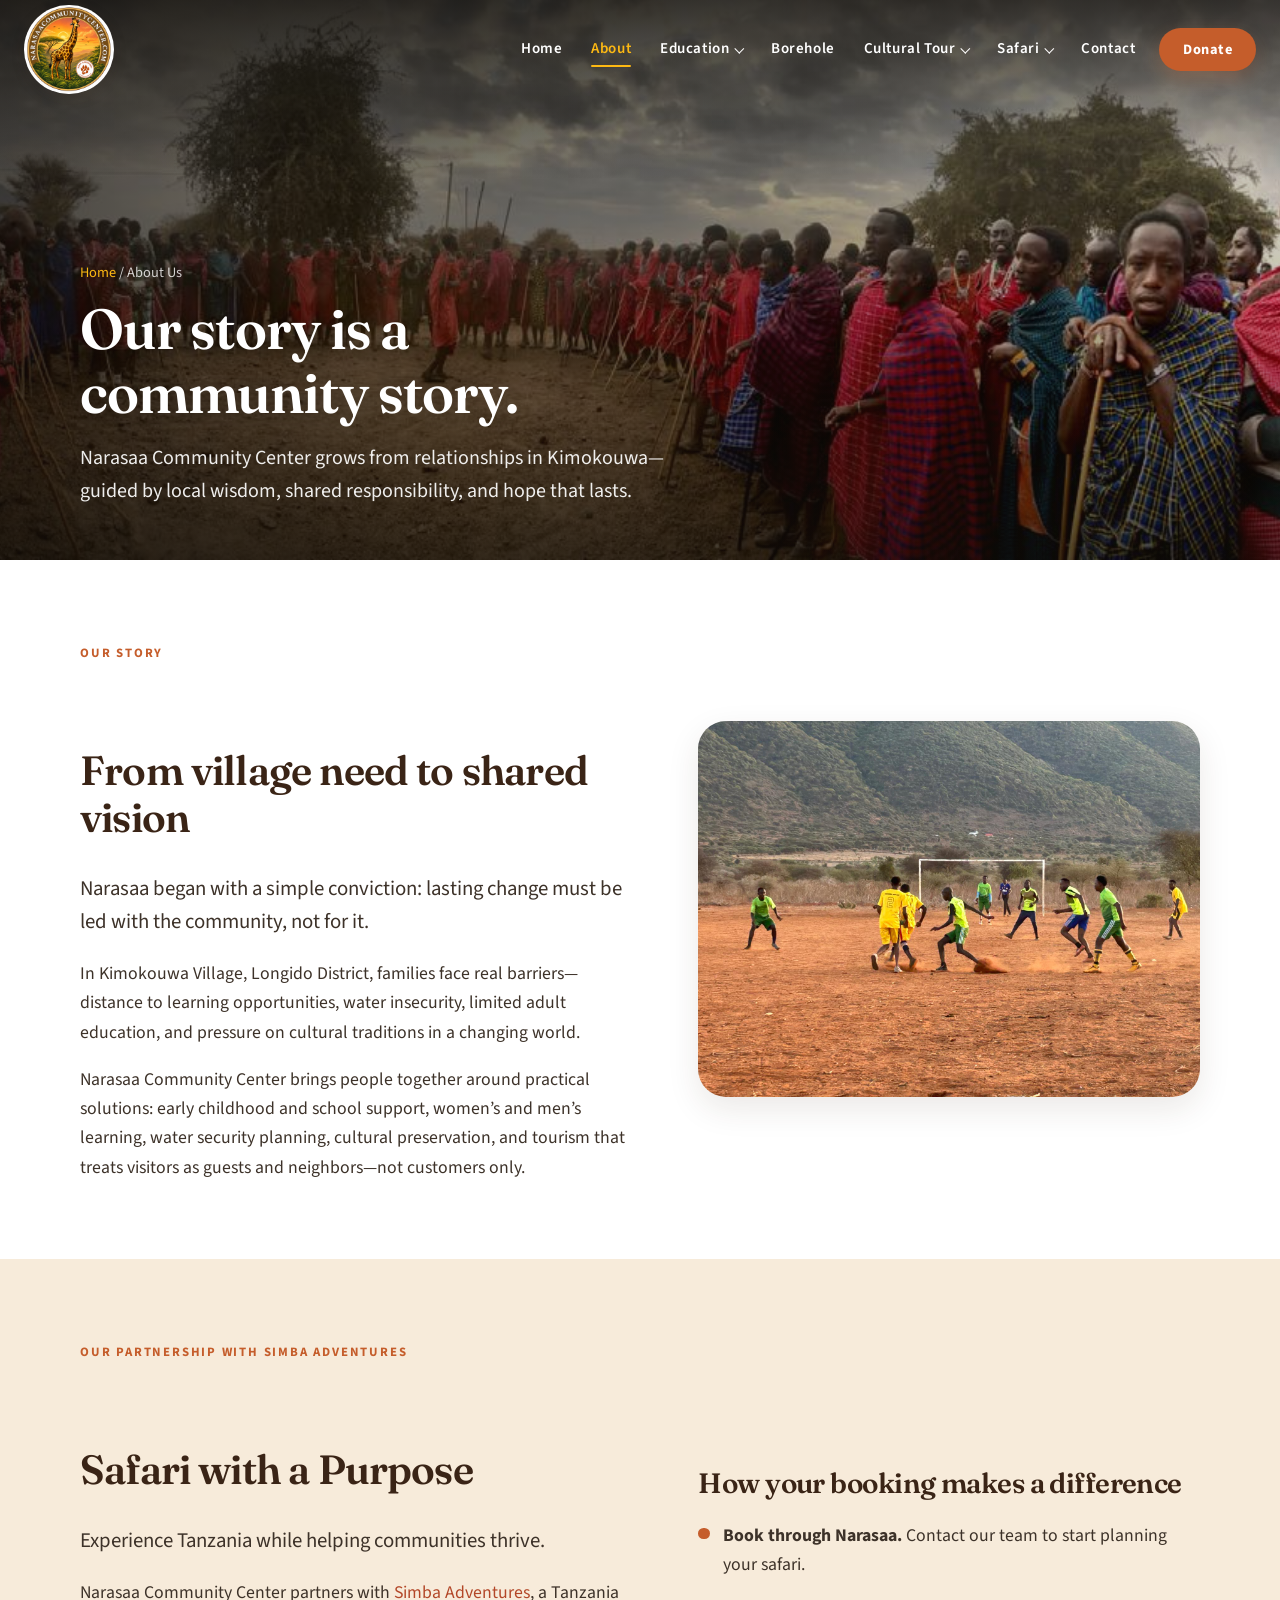
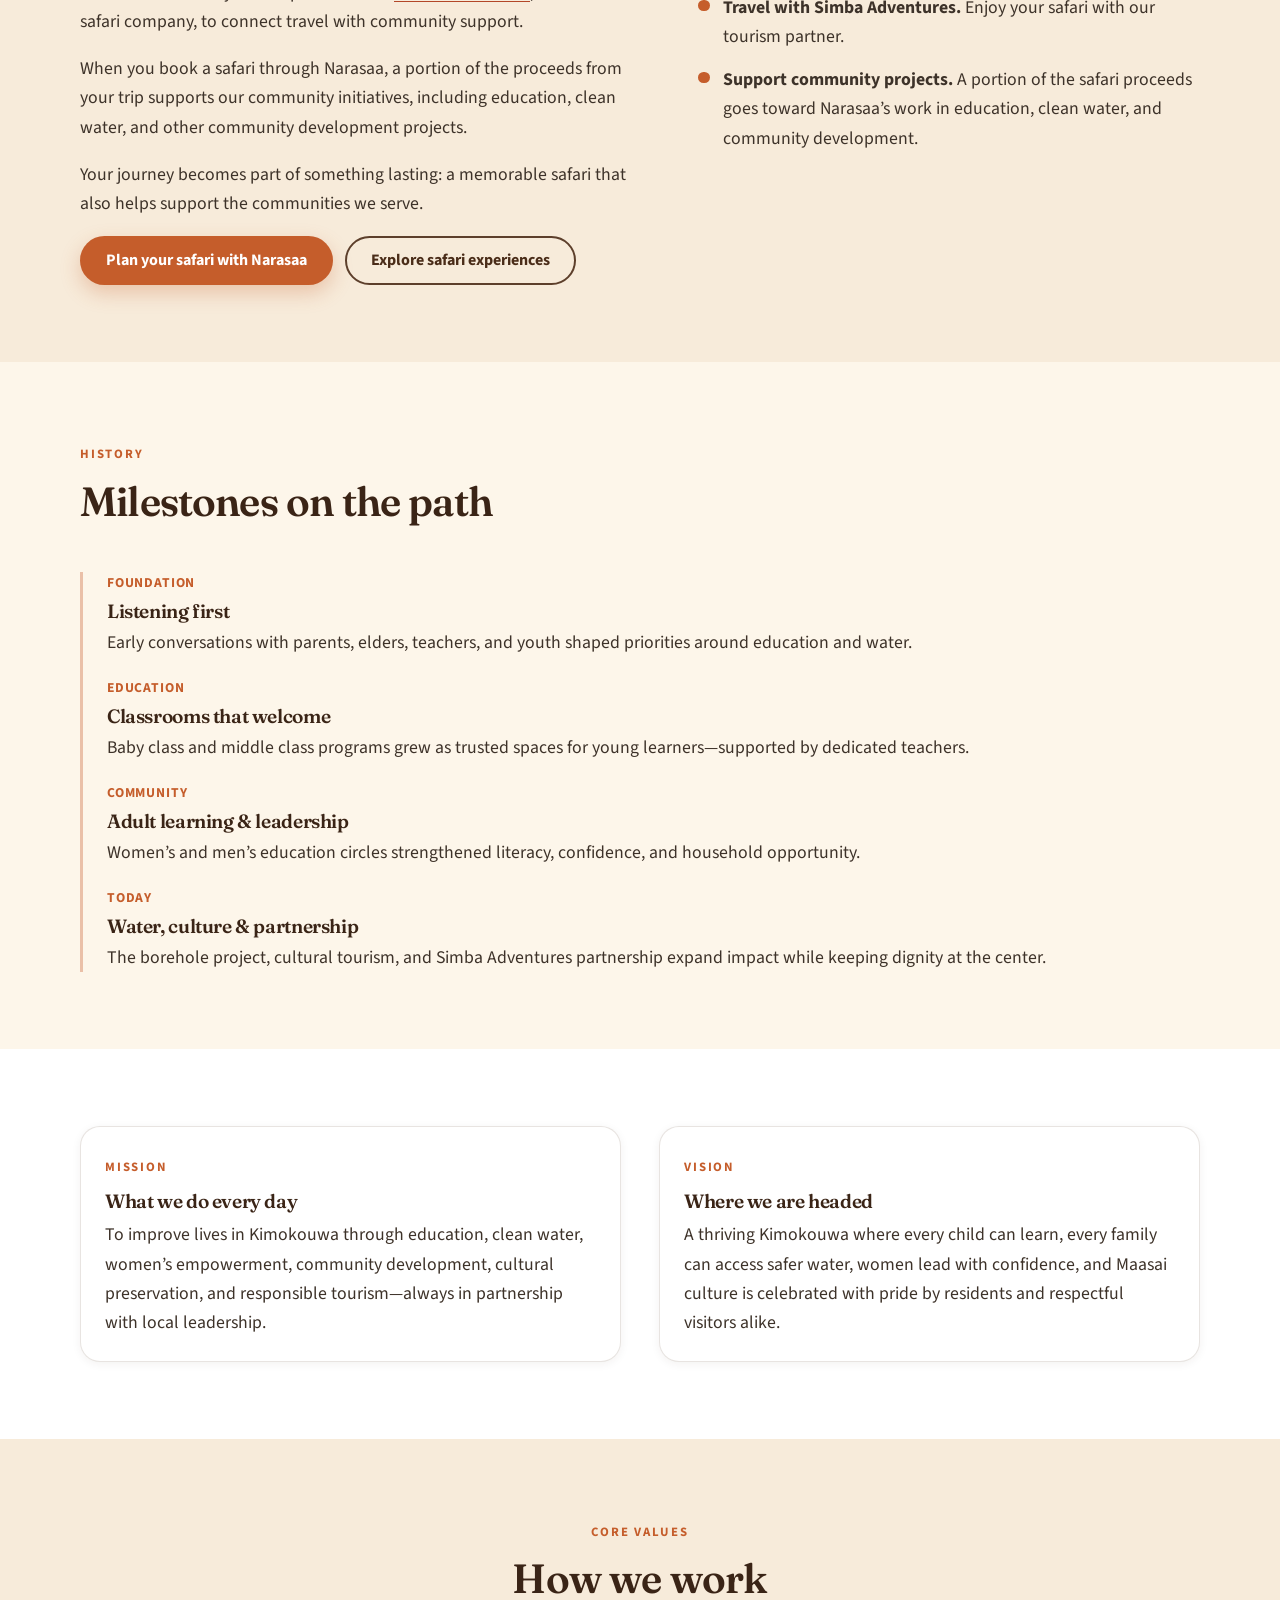
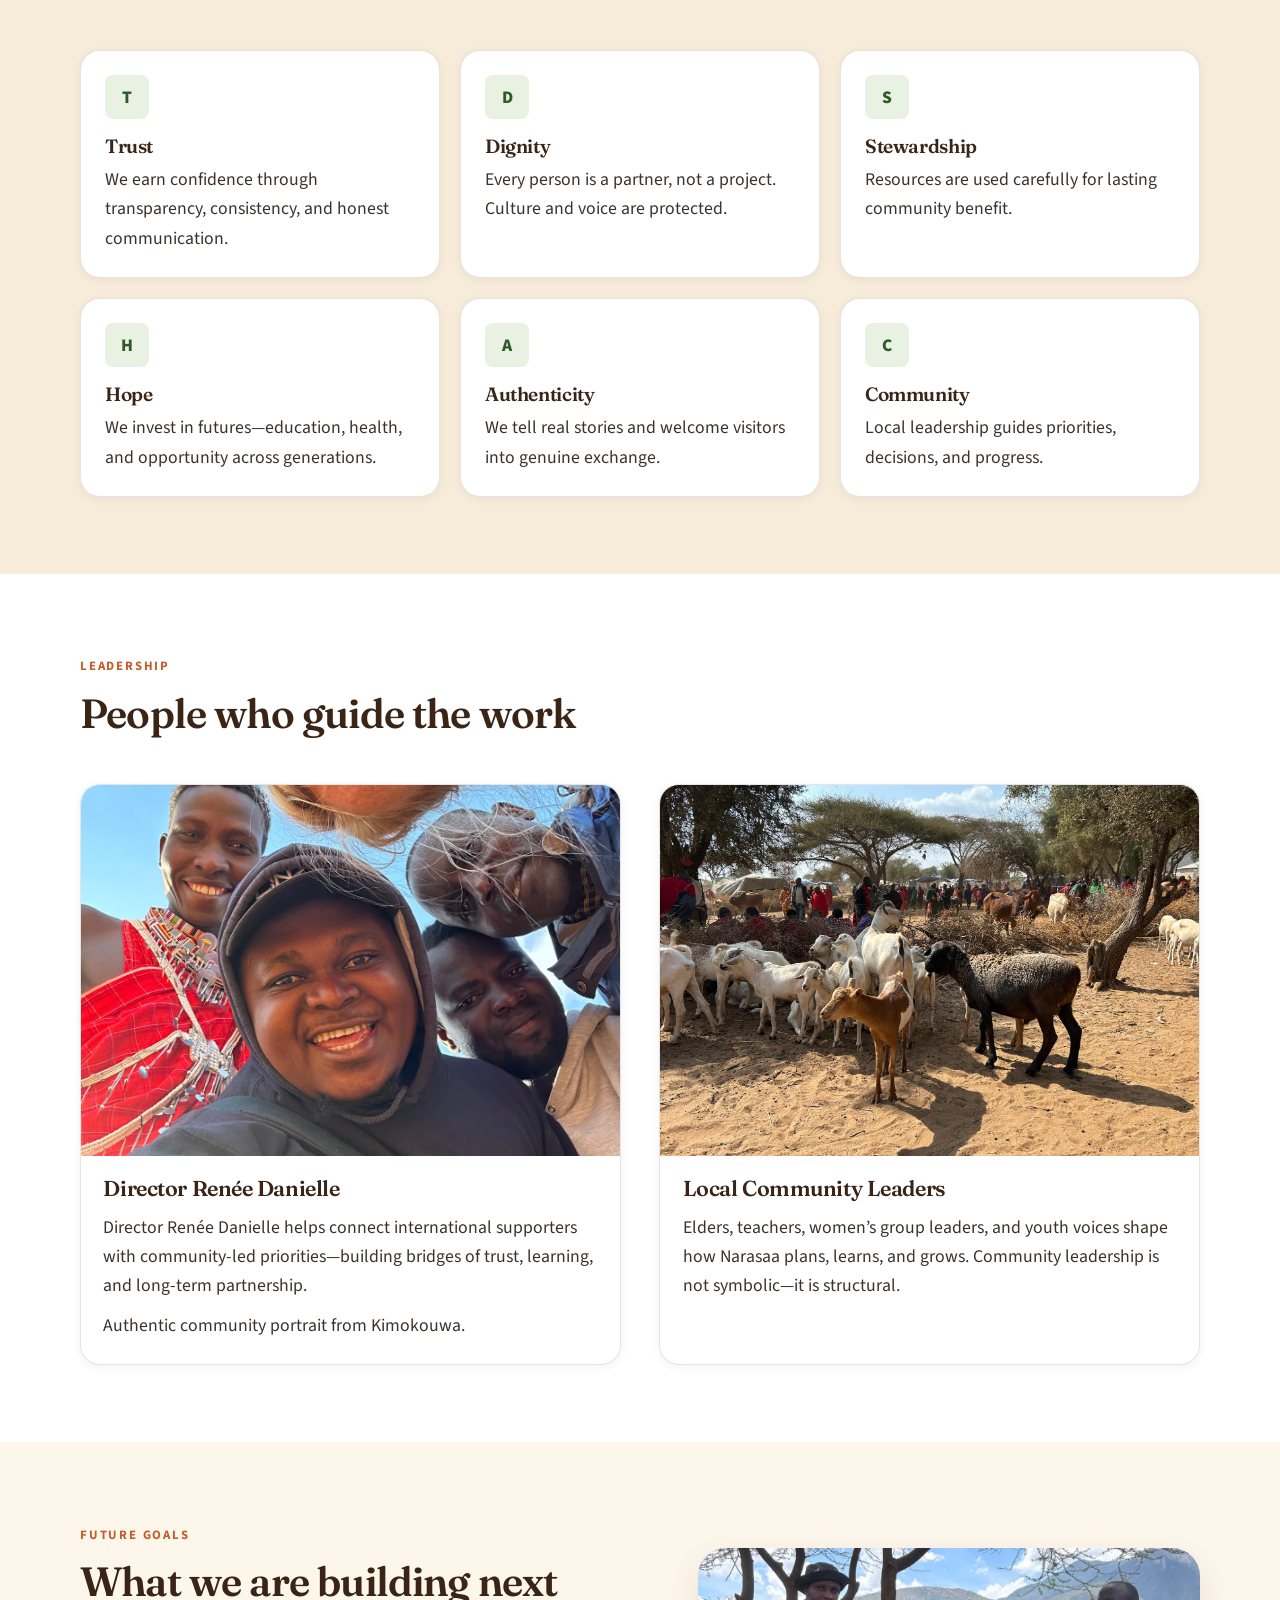
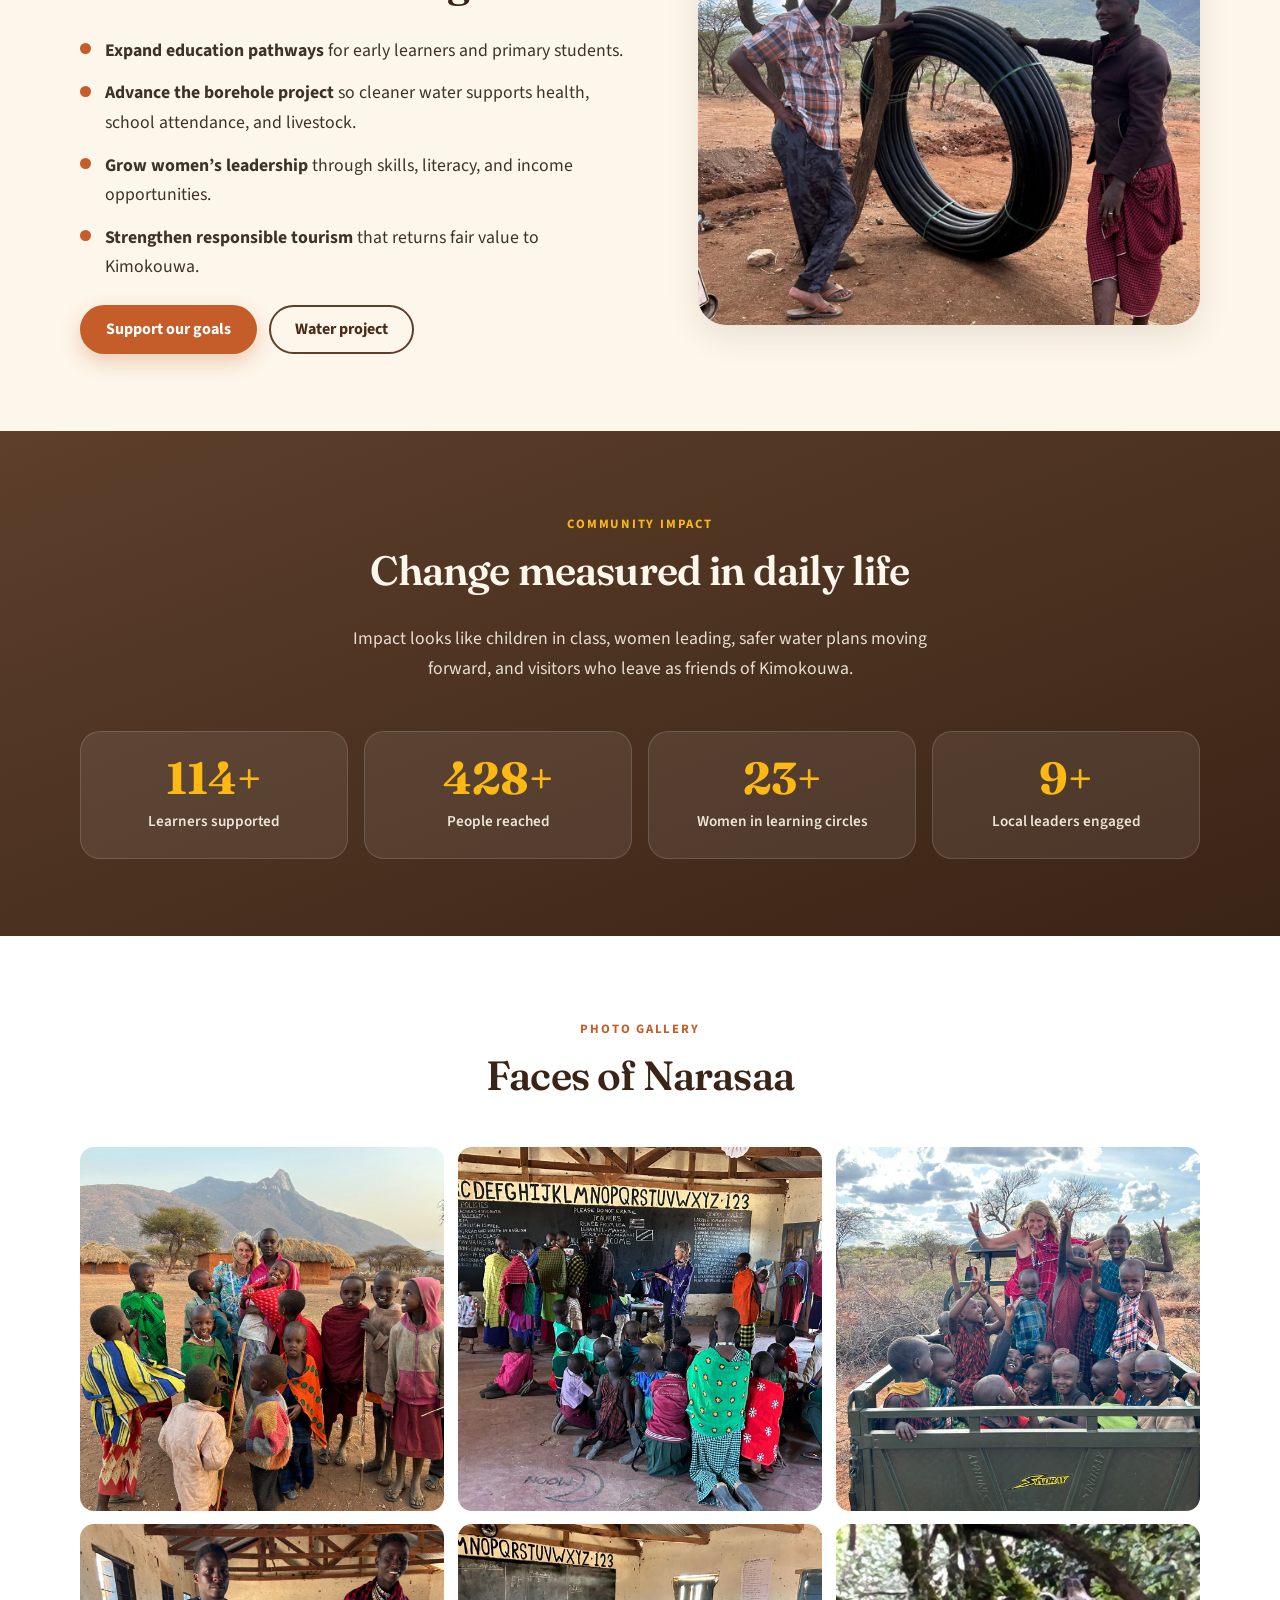
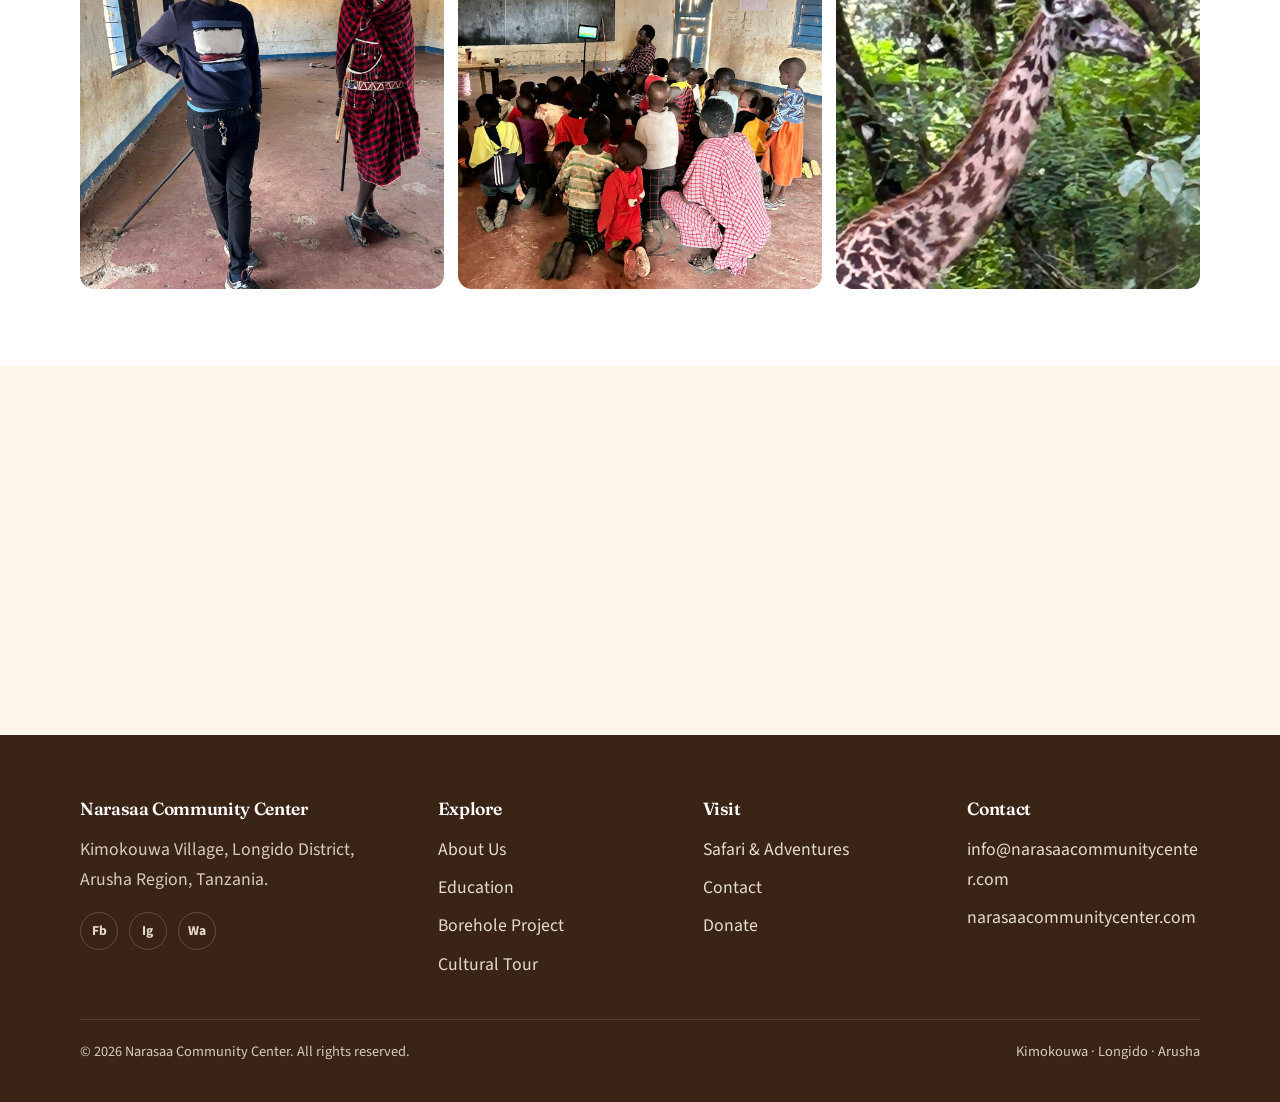
==== commit 7f8903a9: "Update website design and explain safari community partnership" ====
--- a/about.html
+++ b/about.html
@@ -3,9 +3,9 @@
 <head>
   <meta charset="UTF-8">
   <meta name="viewport" content="width=device-width, initial-scale=1">
-  <title>About Us | Narasaa Community Center â€” Story, Mission &amp; Leadership</title>
-  <meta name="description" content="Learn the story of Narasaa Community Center in Kimokouwa, Tanzaniaâ€”our mission, vision, values, leadership, and community impact.">
-  <meta name="keywords" content="About Narasaa, Kimokouwa NGO, RenÃ©e Danielle, Maasai community leadership, Longido Tanzania">
+  <title>About Us | Narasaa Community Center — Story, Mission &amp; Leadership</title>
+  <meta name="description" content="Learn the story of Narasaa Community Center in Kimokouwa, Tanzania—our mission, vision, values, leadership, and community impact.">
+  <meta name="keywords" content="About Narasaa, Kimokouwa NGO, Renée Danielle, Maasai community leadership, Longido Tanzania">
   <link rel="canonical" href="https://narasaacommunitycenter.com/about.html">
   <meta property="og:title" content="About Narasaa Community Center">
   <meta property="og:description" content="Our story, mission, leadership, and future goals in Kimokouwa Village, Tanzania.">
@@ -15,7 +15,7 @@
   <link rel="icon" type="image/png" href="assets/logo-narasaa.png">
   <link rel="preconnect" href="https://fonts.googleapis.com">
   <link rel="preconnect" href="https://fonts.gstatic.com" crossorigin>
-  <link href="https://fonts.googleapis.com/css2?family=Fraunces:opsz,wght@9..144,500;600;700&family=Source+Sans+3:wght@400;600;700&display=swap" rel="stylesheet">
+  <link href="https://fonts.googleapis.com/css2?family=Fraunces:opsz,wght@9..144,500;9..144,600;9..144,700&family=Source+Sans+3:wght@400;600;700&display=swap" rel="stylesheet">
   <link rel="stylesheet" href="css/style.css">
   <link rel="stylesheet" href="css/responsive.css">
   <link rel="stylesheet" href="css/animations.css">
@@ -77,7 +77,7 @@
                     <li><a href="education.html#help">How You Can Help</a></li>
                     <li><a href="education.html">All Education</a></li>
                   </ul>
-                  <a class="nav__mega-cta" href="contact.html#donate">Support education â†’</a>
+                  <a class="nav__mega-cta" href="contact.html#donate">Support education →</a>
                 </div>
               </div>
             </div>
@@ -106,7 +106,7 @@
                     <li><a href="safari.html">Safari &amp; Adventures</a></li>
                     <li><a href="contact.html">Plan With Us</a></li>
                   </ul>
-                  <a class="nav__mega-cta" href="cultural-tour.html#booking">Request booking â†’</a>
+                  <a class="nav__mega-cta" href="cultural-tour.html#booking">Request booking →</a>
                 </div>
               </div>
             </div>
@@ -141,7 +141,7 @@
                     <li><a href="cultural-tour.html">Add Cultural Tour</a></li>
                     <li><a href="contact.html">Contact Narasaa</a></li>
                   </ul>
-                  <a class="nav__mega-cta" href="safari.html#book">Book with Simba â†’</a>
+                  <a class="nav__mega-cta" href="safari.html#book">Book with Simba →</a>
                 </div>
               </div>
             </div>
@@ -166,7 +166,7 @@
       <div class="hero__content">
         <p class="breadcrumb"><a href="index.html">Home</a> / About Us</p>
         <h1>Our story is a community story.</h1>
-        <p class="hero__text">Narasaa Community Center grows from relationships in Kimokouwaâ€”guided by local wisdom, shared responsibility, and hope that lasts.</p>
+        <p class="hero__text">Narasaa Community Center grows from relationships in Kimokouwa—guided by local wisdom, shared responsibility, and hope that lasts.</p>
       </div>
     </section>
 
@@ -176,11 +176,36 @@
           <p class="section__eyebrow">Our Story</p>
           <h2>From village need to shared vision</h2>
           <p class="lead">Narasaa began with a simple conviction: lasting change must be led with the community, not for it.</p>
-          <p>In Kimokouwa Village, Longido District, families face real barriersâ€”distance to learning opportunities, water insecurity, limited adult education, and pressure on cultural traditions in a changing world.</p>
-          <p>Narasaa Community Center brings people together around practical solutions: early childhood and school support, womenâ€™s and menâ€™s learning, water security planning, cultural preservation, and tourism that treats visitors as guests and neighborsâ€”not customers only.</p>
+          <p>In Kimokouwa Village, Longido District, families face real barriers—distance to learning opportunities, water insecurity, limited adult education, and pressure on cultural traditions in a changing world.</p>
+          <p>Narasaa Community Center brings people together around practical solutions: early childhood and school support, women’s and men’s learning, water security planning, cultural preservation, and tourism that treats visitors as guests and neighbors—not customers only.</p>
         </div>
         <div class="split__media reveal reveal-delay-2">
           <img src="images/photo-084.jpg" alt="Community members collaborating on a local initiative" width="1200" height="900" loading="lazy">
+        </div>
+      </div>
+    </section>
+
+    <section class="section section--sand" id="safari-partnership" aria-labelledby="safari-partnership-title">
+      <div class="container split">
+        <div class="prose reveal">
+          <p class="section__eyebrow">Our Partnership with Simba Adventures</p>
+          <h2 id="safari-partnership-title">Safari with a Purpose</h2>
+          <p class="lead">Experience Tanzania while helping communities thrive.</p>
+          <p>Narasaa Community Center partners with <a href="https://simbaadventures.com" target="_blank" rel="noopener noreferrer">Simba Adventures</a>, a Tanzania safari company, to connect travel with community support.</p>
+          <p>When you book a safari through Narasaa, a portion of the proceeds from your trip supports our community initiatives, including education, clean water, and other community development projects.</p>
+          <p>Your journey becomes part of something lasting: a memorable safari that also helps support the communities we serve.</p>
+          <div class="btn-group">
+            <a class="btn btn--primary" href="contact.html?subject=Safari%20Inquiry#connect">Plan your safari with Narasaa</a>
+            <a class="btn btn--outline-dark" href="safari.html">Explore safari experiences</a>
+          </div>
+        </div>
+        <div class="reveal reveal-delay-2">
+          <h3>How your booking makes a difference</h3>
+          <ul class="icon-list">
+            <li><span class="dot" aria-hidden="true"></span><span><strong>Book through Narasaa.</strong> Contact our team to start planning your safari.</span></li>
+            <li><span class="dot" aria-hidden="true"></span><span><strong>Travel with Simba Adventures.</strong> Enjoy your safari with our tourism partner.</span></li>
+            <li><span class="dot" aria-hidden="true"></span><span><strong>Support community projects.</strong> A portion of the safari proceeds goes toward Narasaa’s work in education, clean water, and community development.</span></li>
+          </ul>
         </div>
       </div>
     </section>
@@ -200,12 +225,12 @@
           <div class="timeline__item">
             <strong>Education</strong>
             <h3>Classrooms that welcome</h3>
-            <p>Baby class and middle class programs grew as trusted spaces for young learnersâ€”supported by dedicated teachers.</p>
+            <p>Baby class and middle class programs grew as trusted spaces for young learners—supported by dedicated teachers.</p>
           </div>
           <div class="timeline__item">
             <strong>Community</strong>
             <h3>Adult learning &amp; leadership</h3>
-            <p>Womenâ€™s and menâ€™s education circles strengthened literacy, confidence, and household opportunity.</p>
+            <p>Women’s and men’s education circles strengthened literacy, confidence, and household opportunity.</p>
           </div>
           <div class="timeline__item">
             <strong>Today</strong>
@@ -221,7 +246,7 @@
         <article class="value reveal">
           <p class="section__eyebrow">Mission</p>
           <h3>What we do every day</h3>
-          <p>To improve lives in Kimokouwa through education, clean water, womenâ€™s empowerment, community development, cultural preservation, and responsible tourismâ€”always in partnership with local leadership.</p>
+          <p>To improve lives in Kimokouwa through education, clean water, women’s empowerment, community development, cultural preservation, and responsible tourism—always in partnership with local leadership.</p>
         </article>
         <article class="value reveal reveal-delay-1">
           <p class="section__eyebrow">Vision</p>
@@ -241,7 +266,7 @@
           <article class="value reveal"><div class="value__icon" aria-hidden="true">T</div><h3>Trust</h3><p>We earn confidence through transparency, consistency, and honest communication.</p></article>
           <article class="value reveal reveal-delay-1"><div class="value__icon" aria-hidden="true">D</div><h3>Dignity</h3><p>Every person is a partner, not a project. Culture and voice are protected.</p></article>
           <article class="value reveal reveal-delay-2"><div class="value__icon" aria-hidden="true">S</div><h3>Stewardship</h3><p>Resources are used carefully for lasting community benefit.</p></article>
-          <article class="value reveal"><div class="value__icon" aria-hidden="true">H</div><h3>Hope</h3><p>We invest in futuresâ€”education, health, and opportunity across generations.</p></article>
+          <article class="value reveal"><div class="value__icon" aria-hidden="true">H</div><h3>Hope</h3><p>We invest in futures—education, health, and opportunity across generations.</p></article>
           <article class="value reveal reveal-delay-1"><div class="value__icon" aria-hidden="true">A</div><h3>Authenticity</h3><p>We tell real stories and welcome visitors into genuine exchange.</p></article>
           <article class="value reveal reveal-delay-2"><div class="value__icon" aria-hidden="true">C</div><h3>Community</h3><p>Local leadership guides priorities, decisions, and progress.</p></article>
         </div>
@@ -257,11 +282,11 @@
         <div class="grid-2">
           <article class="card reveal">
             <div class="card__media">
-              <img src="images/photo-022.jpg" alt="Portrait placeholder for Director RenÃ©e Danielle â€” replace with authentic photo" width="1000" height="700" loading="lazy">
+              <img src="images/photo-022.jpg" alt="Portrait placeholder for Director Renée Danielle — replace with authentic photo" width="1000" height="700" loading="lazy">
             </div>
             <div class="card__body">
-              <h3>Director RenÃ©e Danielle</h3>
-              <p>Director RenÃ©e Danielle helps connect international supporters with community-led prioritiesâ€”building bridges of trust, learning, and long-term partnership.</p>
+              <h3>Director Renée Danielle</h3>
+              <p>Director Renée Danielle helps connect international supporters with community-led priorities—building bridges of trust, learning, and long-term partnership.</p>
               <p>Authentic community portrait from Kimokouwa.</p>
             </div>
           </article>
@@ -271,7 +296,7 @@
             </div>
             <div class="card__body">
               <h3>Local Community Leaders</h3>
-              <p>Elders, teachers, womenâ€™s group leaders, and youth voices shape how Narasaa plans, learns, and grows. Community leadership is not symbolicâ€”it is structural.</p>
+              <p>Elders, teachers, women’s group leaders, and youth voices shape how Narasaa plans, learns, and grows. Community leadership is not symbolic—it is structural.</p>
             </div>
           </article>
         </div>
@@ -286,7 +311,7 @@
           <ul class="icon-list">
             <li><span class="dot" aria-hidden="true"></span><span><strong>Expand education pathways</strong> for early learners and primary students.</span></li>
             <li><span class="dot" aria-hidden="true"></span><span><strong>Advance the borehole project</strong> so cleaner water supports health, school attendance, and livestock.</span></li>
-            <li><span class="dot" aria-hidden="true"></span><span><strong>Grow womenâ€™s leadership</strong> through skills, literacy, and income opportunities.</span></li>
+            <li><span class="dot" aria-hidden="true"></span><span><strong>Grow women’s leadership</strong> through skills, literacy, and income opportunities.</span></li>
             <li><span class="dot" aria-hidden="true"></span><span><strong>Strengthen responsible tourism</strong> that returns fair value to Kimokouwa.</span></li>
           </ul>
           <div class="btn-group" style="margin-top:1.5rem">
@@ -338,7 +363,7 @@
         <div class="cta-band reveal">
           <div>
             <h2>Walk with Kimokouwa.</h2>
-            <p>Donate, volunteer, or visit. Every form of partnership strengthens the communityâ€™s own vision for the future.</p>
+            <p>Donate, volunteer, or visit. Every form of partnership strengthens the community’s own vision for the future.</p>
           </div>
           <div class="cta-band__actions">
             <a class="btn btn--primary" href="contact.html#donate">Donate</a>
@@ -386,8 +411,8 @@
       </div>
     </div>
     <div class="container footer-bottom">
-      <p>Â© <span data-year></span> Narasaa Community Center. All rights reserved.</p>
-      <p>Kimokouwa Â· Longido Â· Arusha</p>
+      <p>© <span data-year></span> Narasaa Community Center. All rights reserved.</p>
+      <p>Kimokouwa · Longido · Arusha</p>
     </div>
   </footer>
 
@@ -395,7 +420,7 @@
     <button class="lightbox__close" type="button" aria-label="Close">&times;</button>
     <img src="" alt="">
   </div>
-  <button class="back-to-top" type="button" aria-label="Back to top">â†‘</button>
+  <button class="back-to-top" type="button" aria-label="Back to top">↑</button>
   <script src="js/navigation.js" defer></script>
   <script src="js/counter.js" defer></script>
   <script src="js/gallery.js" defer></script>
--- a/css/style.css
+++ b/css/style.css
@@ -101,6 +101,7 @@
   background: var(--color-bg);
   -webkit-font-smoothing: antialiased;
   text-rendering: optimizeLegibility;
+  overflow-wrap: anywhere;
 }
 
 img {
@@ -326,27 +327,32 @@
 
 /* ========== Header / Nav (luxury safari style) ========== */
 .site-header {
-  position: sticky;
+  position: fixed;
   top: 0;
+  left: 0;
+  width: 100%;
   z-index: 1000;
   height: var(--header-h);
-  background: var(--white);
+  background: transparent;
   border-bottom: 1px solid transparent;
   transition: box-shadow var(--nav-ease), border-color var(--nav-ease), background var(--nav-ease);
 }
 
 .site-header.is-scrolled {
+  background: rgba(253, 246, 234, 0.94);
+  backdrop-filter: blur(16px);
+  -webkit-backdrop-filter: blur(16px);
   box-shadow: 0 10px 30px rgba(28, 21, 16, 0.1);
-  border-bottom-color: rgba(93, 63, 43, 0.06);
+  border-bottom-color: rgba(93, 63, 43, 0.08);
 }
 
 .nav {
-  width: min(1320px, calc(100% - 2.5rem));
+  width: min(1440px, calc(100% - 3rem));
   margin-inline: auto;
   height: 100%;
   display: flex;
   align-items: center;
-  justify-content: center;
+  justify-content: space-between;
   gap: 0.35rem;
   position: relative;
 }
@@ -676,7 +682,7 @@
 }
 
 .hero--compact {
-  min-height: min(56vh, 480px);
+  min-height: min(68vh, 560px);
 }
 
 .hero__media {
@@ -694,7 +700,9 @@
 .hero__overlay {
   position: absolute;
   inset: 0;
-  background: var(--gradient-hero);
+  background: linear-gradient(180deg, rgba(15, 12, 8, 0.72), transparent 32%),
+    linear-gradient(90deg, rgba(15, 12, 8, 0.72), rgba(15, 12, 8, 0.22)),
+    linear-gradient(0deg, rgba(15, 12, 8, 0.62), transparent 45%);
   z-index: 1;
 }
 
@@ -703,7 +711,7 @@
   z-index: 2;
   width: var(--container);
   margin: 0 auto;
-  padding: clamp(3rem, 8vw, 5.5rem) 0;
+  padding: calc(var(--header-h) + 2.25rem) 0 3.25rem;
 }
 
 .hero__eyebrow {
@@ -729,6 +737,92 @@
   color: rgba(255, 255, 255, 0.92);
   margin-bottom: 1.75rem;
 }
+
+@media (min-width: 1025px) {
+  .nav__link { color: var(--white); }
+  .nav__link:hover,
+  .nav__link:focus-visible,
+  .nav__link.is-active,
+  .nav__item.is-open > .nav__link { color: var(--gold-400); }
+  .nav__link::after { background: var(--gold-400); }
+
+  .site-header.is-scrolled .nav__link { color: var(--ink-700); }
+  .site-header.is-scrolled .nav__link:hover,
+  .site-header.is-scrolled .nav__link:focus-visible,
+  .site-header.is-scrolled .nav__link.is-active,
+  .site-header.is-scrolled .nav__item.is-open > .nav__link { color: var(--terracotta-600); }
+  .site-header.is-scrolled .nav__link::after { background: var(--terracotta-600); }
+}
+
+.hero--slideshow {
+  min-height: max(760px, 94svh);
+  width: 100%;
+  background: var(--brown-900);
+}
+
+.hero__slide {
+  position: absolute;
+  inset: 0;
+  opacity: 0;
+  transition: opacity 1s ease;
+}
+
+.hero__slide.is-active { opacity: 1; }
+
+.hero--slideshow .hero__overlay {
+  background: linear-gradient(180deg, rgba(15, 12, 8, 0.72), transparent 32%),
+    linear-gradient(90deg, rgba(15, 12, 8, 0.8), rgba(15, 12, 8, 0.2)),
+    linear-gradient(0deg, rgba(15, 12, 8, 0.65), transparent 45%);
+}
+
+.hero--slideshow .hero__content {
+  width: min(1440px, calc(100% - 6rem));
+  padding-top: calc(var(--header-h) + 4rem);
+  padding-bottom: 8rem;
+}
+
+.hero--slideshow h1 {
+  font-size: clamp(2.65rem, 4.4vw, 4.75rem);
+  max-width: 19ch;
+}
+
+.hero__controls {
+  position: absolute;
+  z-index: 3;
+  bottom: 2rem;
+  right: max(3rem, calc((100% - 1440px) / 2));
+  display: flex;
+  align-items: center;
+  gap: 0.65rem;
+}
+
+.hero__controls[hidden] { display: none; }
+
+.hero__controls button {
+  display: grid;
+  place-items: center;
+  min-width: 44px;
+  min-height: 44px;
+  border: 1px solid rgba(255, 255, 255, 0.5);
+  border-radius: 50%;
+  background: rgba(28, 21, 16, 0.5);
+  color: var(--white);
+  font: inherit;
+  cursor: pointer;
+}
+
+.hero__controls button:hover,
+.hero__controls button:focus-visible {
+  background: var(--brown-900);
+  outline: 2px solid var(--gold-400);
+  outline-offset: 3px;
+}
+
+.hero__dots { display: flex; }
+.hero__dots button { border: 0; background: transparent; }
+.hero__dots span { width: 8px; height: 8px; border-radius: 50%; background: rgba(255, 255, 255, 0.6); }
+.hero__dots [aria-pressed="true"] span { background: var(--gold-400); width: 24px; border-radius: 8px; }
+.hero__controls .hero__pause { border-radius: var(--radius-pill); padding-inline: 1rem; }
 
 /* ========== Cards / grids ========== */
 .grid-2 {
@@ -1222,6 +1316,7 @@
 .form-field select,
 .form-field textarea {
   width: 100%;
+  min-width: 0;
   border: 1px solid var(--color-border);
   border-radius: var(--radius-sm);
   padding: 0.8rem 0.95rem;
--- a/css/responsive.css
+++ b/css/responsive.css
@@ -67,9 +67,9 @@
     padding: calc(var(--header-h) + 0.75rem) 0 1.5rem;
     transform: translateX(104%);
     opacity: 1;
-    visibility: visible;
+    visibility: hidden;
     pointer-events: none;
-    transition: transform var(--nav-ease);
+    transition: transform var(--nav-ease), visibility var(--nav-ease);
     z-index: 999;
     overflow-y: auto;
     overscroll-behavior: contain;
@@ -79,10 +79,12 @@
 
   .nav__panel.is-open {
     transform: translateX(0);
+    visibility: visible;
     pointer-events: auto;
   }
 
   .nav__menu {
+    width: 100%;
     flex-direction: column;
     align-items: stretch;
     justify-content: flex-start;
@@ -108,6 +110,13 @@
     font-size: 1.05rem;
     letter-spacing: 0.05em;
     font-weight: 600;
+    color: var(--ink-700);
+  }
+
+  .nav__link:hover,
+  .nav__link:focus-visible,
+  .nav__link.is-active {
+    color: var(--terracotta-600);
   }
 
   .nav__link::after {
@@ -161,8 +170,8 @@
     grid-column: 1 / -1;
     transform: none;
     opacity: 1;
-    visibility: visible;
-    pointer-events: auto;
+    visibility: hidden;
+    pointer-events: none;
     max-height: 0;
     overflow: hidden;
     transition: max-height 0.35s ease;
@@ -175,7 +184,15 @@
   }
 
   .nav__item.is-open > .nav__mega {
-    max-height: 720px;
+    max-height: none;
+    visibility: visible;
+    pointer-events: auto;
+  }
+
+  .nav__item--mega-wide .nav__mega {
+    width: 100%;
+    max-width: none;
+    transform: none;
   }
 
   .nav__mega {
@@ -239,7 +256,14 @@
   .story-card,
   .cta-band,
   .form-row {
-    grid-template-columns: 1fr;
+    grid-template-columns: minmax(0, 1fr);
+  }
+
+  .split > *,
+  .form-row > *,
+  .footer-grid > *,
+  .connect-card__header > * {
+    min-width: 0;
   }
 
   .split--reverse > :first-child,
@@ -283,7 +307,7 @@
   .gallery-grid,
   .footer-grid,
   .connect-grid {
-    grid-template-columns: 1fr;
+    grid-template-columns: minmax(0, 1fr);
   }
 
   .stats {
@@ -316,6 +340,31 @@
   .story-card__media {
     min-height: 220px;
   }
+}
+
+@media (max-width: 1024px) {
+  .hero.hero--slideshow { min-height: max(740px, 94svh); }
+  .hero--slideshow .hero__content { width: calc(100% - 3rem); }
+  .hero__controls { right: 1.5rem; }
+}
+
+@media (max-width: 640px) {
+  .hero.hero--slideshow { min-height: 100svh; }
+  .hero--slideshow .hero__content {
+    width: calc(100% - 2.5rem);
+    padding-top: calc(var(--header-h) + 3rem);
+    padding-bottom: 7rem;
+  }
+  .hero--slideshow h1 { font-size: clamp(2.3rem, 8.8vw, 3.3rem); }
+  .hero--slideshow .hero__text { font-size: 1rem; }
+  .hero__controls { left: 1.25rem; right: auto; bottom: 1.5rem; gap: 0.25rem; }
+}
+
+@media (max-width: 380px) {
+  .hero__controls { left: 1rem; gap: 0; }
+  .hero__controls .hero__pause { padding-inline: 0.65rem; }
+  .connect-card__header { flex-direction: column; }
+  .cta-band__actions .btn { width: 100%; }
 }
 
 @media (prefers-reduced-motion: reduce) {
